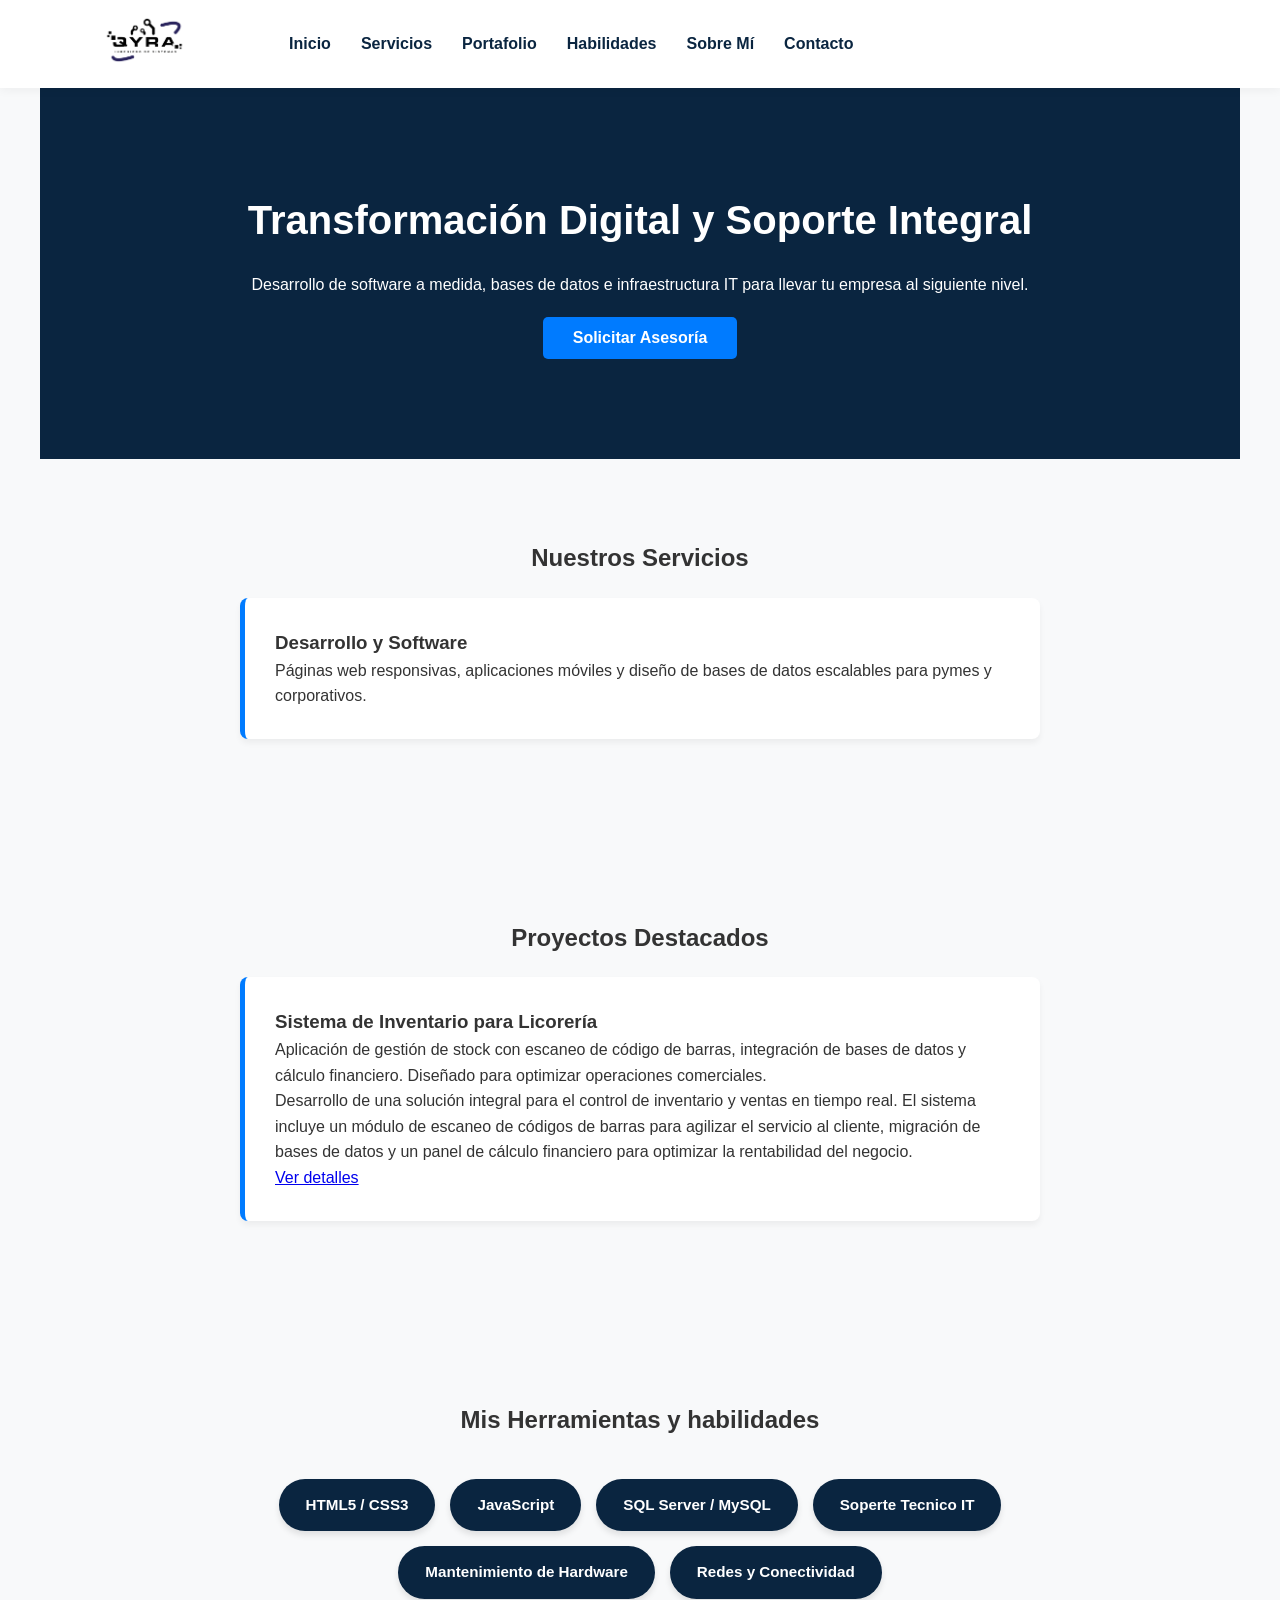
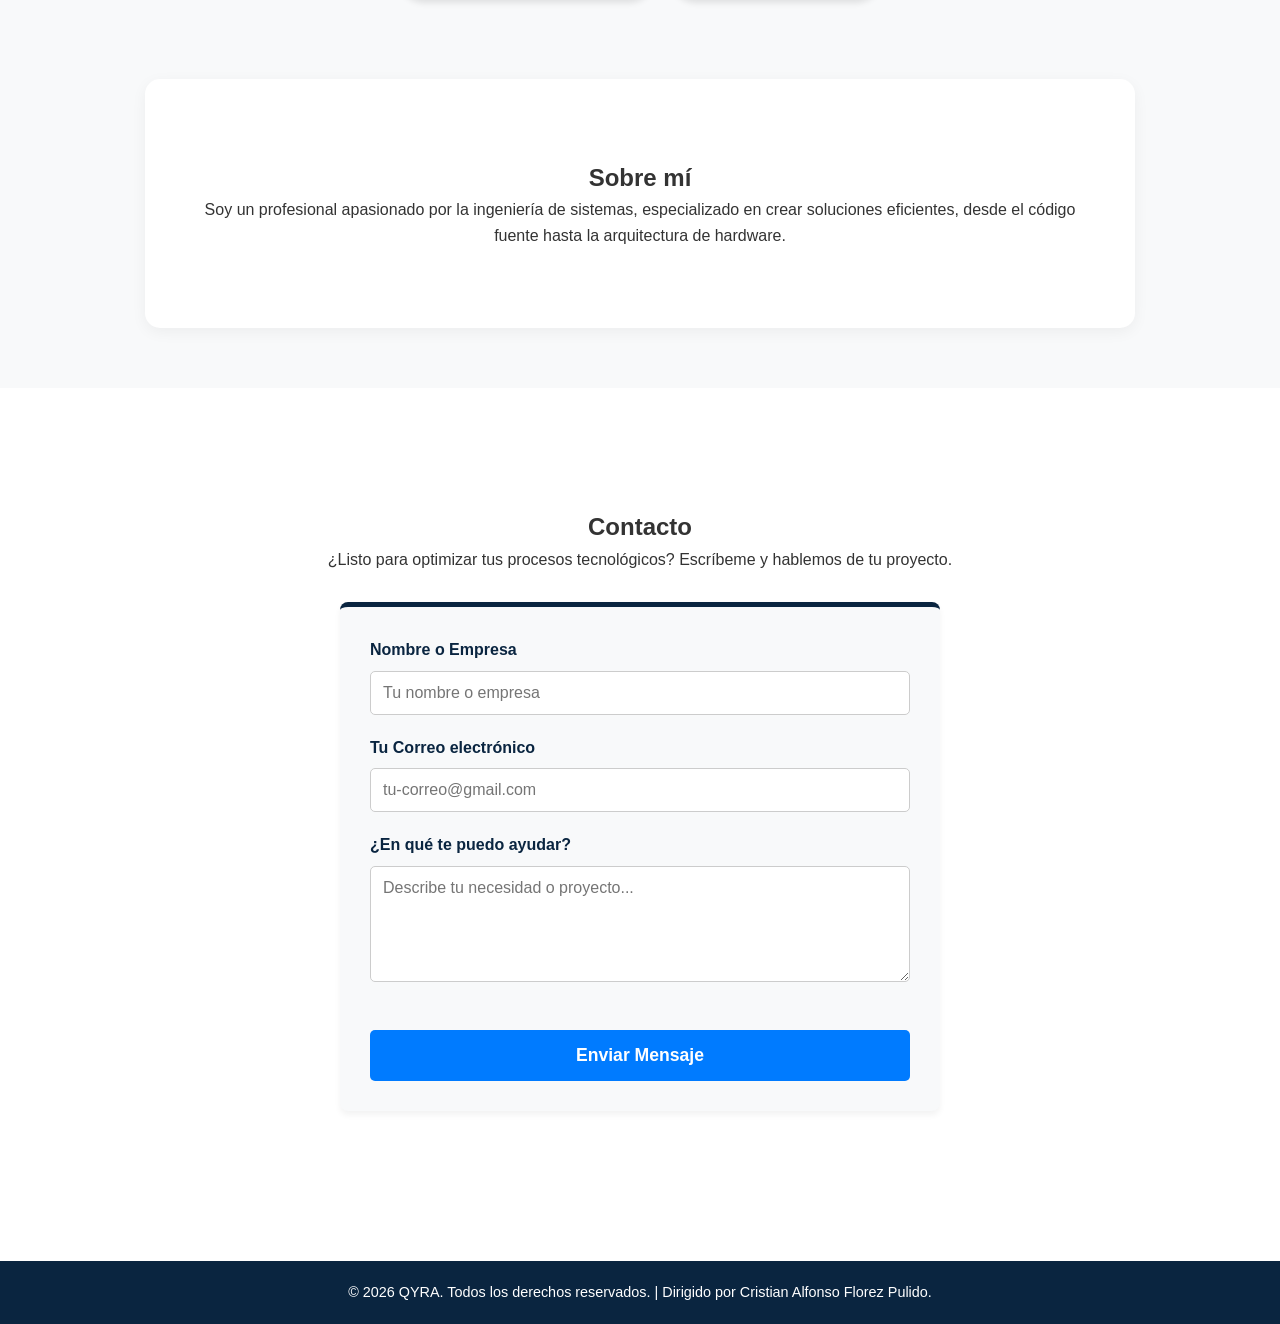
==== index.html @ 3454b8e5 "Corrige sintaxis de captcha y formulario" ====
<!DOCTYPE html>
<html lang="es">
<head>
    <meta charset="UTF-8">
    <meta name="viewport" content="width=device-width, initial-scale=1.0">
    <title>QYRA | Soluciones Tecnológicas y Desarrollo</title>
    <link rel="stylesheet" href="assets/css/style.css?v=2">
</head>
<body>

    <header>
        <div class="logo-container">
            <img src="assets/logos/Qyra Logo_Mesa de trabajo 1.png" alt="Logotipo QYRA">
        </div>

        <input type="checkbox" id="menu-check">
        <label for="menu-check" class="menu-icono">
            <span></span>
            <span></span>
            <span></span>
        </label>

        <nav>
            <ul>
                <li><a href="#inicio">Inicio</a></li>
                <li><a href="#servicios">Servicios</a></li>
                <li><a href="#portafolio">Portafolio</a></li>
                <li><a href="#habilidades">Habilidades</a></li> <li><a href="#sobre-mi">Sobre Mí</a></li>
                <li><a href="#contacto">Contacto</a></li>
            </ul>
        </nav>
    </header>

    <main>
        <section id="inicio">
            <h1>Transformación Digital y Soporte Integral</h1>
            <p>Desarrollo de software a medida, bases de datos e infraestructura IT para llevar tu empresa al siguiente nivel.</p>
            <button>Solicitar Asesoría</button>
        </section>

        <section id="servicios">
            <h2>Nuestros Servicios</h2>
            <article class="servicio-card">
                <h3>Desarrollo y Software</h3>
                <p>Páginas web responsivas, aplicaciones móviles y diseño de bases de datos escalables para pymes y corporativos.</p>
            </article>
        </section>

        <section id="portafolio">
            <h2>Proyectos Destacados</h2>
            <article class="proyecto-card">
                <h3>Sistema de Inventario para Licorería</h3>
                <p>Aplicación de gestión de stock con escaneo de código de barras, integración de bases de datos y cálculo financiero. Diseñado para optimizar operaciones comerciales.</p>
                <p>Desarrollo de una solución integral para el control de inventario y ventas en tiempo real. El sistema incluye un módulo de escaneo de códigos de barras para agilizar el servicio al cliente, migración de bases de datos y un panel de cálculo financiero para optimizar la rentabilidad del negocio.</p>
                <a href="#">Ver detalles</a>
            </article>
        </section>

        <section id="habilidades">
        <h2>Mis Herramientas y habilidades</h2>
        <div class="skills-container">
            <div class="skills-tag">HTML5 / CSS3</div>
            <div class="skills-tag">JavaScript</div>
            <div class="skills-tag">SQL Server / MySQL</div>
            <div class="skills-tag">Soperte Tecnico IT</div>
            <div class="skills-tag">Mantenimiento de Hardware</div>
            <div class="skills-tag">Redes y Conectividad</div>
        </div>
    </section>

        <section id="sobre-mi">
            <h2>Sobre mí</h2>
            <p>Soy un profesional apasionado por la ingeniería de sistemas, especializado en crear soluciones eficientes, desde el código fuente hasta la arquitectura de hardware.</p>
        </section>
    </main>  


    <footer>
         <section id="contacto">
            <h2>Contacto</h2>
            <p>¿Listo para optimizar tus procesos tecnológicos? Escríbeme y hablemos de tu proyecto.</p>
            
            <form action="https://formsubmit.co/cristian.qyra@gmail.com" method="POST" class="contacto-form">
        <input type="hidden" name="_next" value="https://cristianfo12.github.io/qyra-website/">
    
        <input type="hidden" name="_captcha" value="false">

        <div class="form-group">
            <label for="nombre">Nombre o Empresa</label>
            <input type="text" id="nombre" name="nombre" required placeholder="Tu nombre o empresa">
        </div>
    
        <div class="form-group">
            <label for="email">Tu Correo electrónico</label>
            <input type="email" id="email" name="email" required placeholder="tu-correo@gmail.com">
        </div>
    
        <div class="form-group">
            <label for="mensaje">¿En qué te puedo ayudar?</label>
            <textarea id="mensaje" name="mensaje" rows="5" required placeholder="Describe tu necesidad o proyecto..."></textarea>
        </div>
    
            <button type="submit">Enviar Mensaje</button>
    </form>
    
        </section>
        
        <div class="derechos">
            <p>&copy; 2026 QYRA. Todos los derechos reservados. | Dirigido por Cristian Alfonso Florez Pulido.</p>
        </div>
    </footer>    
</body>
</html>
---- assets/css/style.css ----
/* ================= VARIABLES DE COLOR ================= */
html{
    scroll-behavior: smooth;
}
:root {
    --azul-corporativo: #0A2540; /* Un azul muy oscuro y elegante */
    --azul-vibrante: #007BFF; /* Azul tecnológico para botones */
    --blanco-puro: #FFFFFF;
    --gris-fondo: #F8F9FA;
    --texto-principal: #333333;
}

/* ================= RESETEO BÁSICO ================= */
* {
    margin: 0;
    padding: 0;
    box-sizing: border-box;
    font-family: 'Segoe UI', Roboto, Helvetica, Arial, sans-serif;
}

body {
    background-color: var(--gris-fondo);
    color: var(--texto-principal);
    line-height: 1.6;
}

/* ================= ENCABEZADO Y NAVEGACIÓN ================= */
header {
    background-color: var(--blanco-puro);
    display: flex;
    justify-content: flex-start; /* mover todo a la izquierda */
    gap: 100px; /* crear un espacio elegante entre el logo  y el menu */
    align-items: center;
    padding: 15px 100px;
    box-shadow: 0 2px 10px rgba(0,0,0,0.05); /* Sombra suave y elegante */
}
/* es para dejar el menu y siempre este ubicado arriba */

header {
    position: sticky;
    top: 0;
    z-index: 1000; /* para que siempre este por encima de todo. */
}

.logo-container img {
    height: 50px; /* Ajusta el tamaño de tu logo aquí */
    width: auto;
}

nav ul {
    list-style: none;
    display: flex;
    gap: 30px;
}

nav a {
    text-decoration: none;
    color: var(--azul-corporativo);
    font-weight: 600;
    transition: color 0.3s;
}

nav a:hover {
    color: var(--azul-vibrante);
}

/* ================= SECCIÓN PRINCIPAL (HERO) ================= */
/* OPTIMIZACIÓN DE SECCIONES GENERALES */
/* Esto asegura que 'main' y 'habilidades' compartan el mismo espacio y centrado */
main section, #habilidades, #sobre-mi, #contacto, #portafolio, #servicios, #inicio{
    padding: 80px 50px;
    text-align: center;
    max-width: 1200px;
    margin: 0 auto;
    /* --- LA SOLUCIÓN MÁGICA AQUÍ --- */
    /* Crea un colchón invisible arriba del elemento para el scroll pegajoso */
    scroll-margin-top: 90px;
}
main section {
    padding: 60px 50px;
    text-align: center;
}

#inicio {
    background-color: var(--azul-corporativo);
    color: var(--blanco-puro);
    padding: 100px 20px;
}

#inicio h1 {
    font-size: 2.5rem;
    margin-bottom: 20px;
}

button {
    background-color: var(--azul-vibrante);
    color: var(--blanco-puro);
    border: none;
    padding: 12px 30px;
    font-size: 1rem;
    border-radius: 5px;
    cursor: pointer;
    font-weight: bold;
    margin-top: 20px;
    transition: background-color 0.3s;
}

button:hover {
    background-color: #0056b3;
}

/* ================= TARJETAS (CARDS) ================= */

.servicio-card, .proyecto-card {
    background-color: var(--blanco-puro);
    padding: 30px;
    border-radius: 8px;
    box-shadow: 0 4px 6px rgba(0,0,0,0.05);
    margin: 20px auto;
    max-width: 800px;
    text-align: left;
    border-left: 5px solid var(--azul-vibrante); /* Toque de diseño corporativo */
}
.servicio-card:hover, .proyecto-card:hover {
    transform: translatey(-10px); /* sube la tarjeta 10 pixeles */
    transition: all 0.3s ease; /* hace que el movimiento sea suave */
    box-shadow: 0 10px 20px rgba(0,0,0,0.1); /* Sombra mas fuerte al resaltar */
}

/* ================= FORMULARIO DE CONTACTO ================= */
footer {
    background-color: var(--blanco-puro);
    text-align: center;
    padding-top: 40px;
}

.contacto-form {
    background-color: var(--gris-fondo);
    padding: 30px;
    border-radius: 8px;
    box-shadow: 0 4px 6px rgba(0,0,0,0.05);
    margin: 30px auto;
    max-width: 600px;
    text-align: left;
    border-top: 5px solid var(--azul-corporativo); /* Línea decorativa superior */
}

.form-group {
    margin-bottom: 20px;
}

.form-group label {
    display: block;
    margin-bottom: 8px;
    font-weight: 600;
    color: var(--azul-corporativo);
}

.form-group input, 
.form-group textarea {
    width: 100%;
    padding: 12px;
    border: 1px solid #ccc;
    border-radius: 5px;
    font-size: 1rem;
    font-family: inherit; /* Usa la misma letra que el resto de la página */
}

/* Efecto cuando el usuario hace clic para escribir */
.form-group input:focus, 
.form-group textarea:focus {
    outline: none;
    border-color: var(--azul-vibrante);
    box-shadow: 0 0 5px rgba(0, 123, 255, 0.3);
}

.contacto-form button {
    width: 100%; /* Hacemos el botón súper ancho para llamar la atención */
    font-size: 1.1rem;
    padding: 15px;
}

.derechos {
    background-color: var(--azul-corporativo);
    color: var(--blanco-puro);
    padding: 20px;
    margin-top: 40px;
    font-size: 0.9rem;
}

/* ================= SECCIÓN DE HABILIDADES (SKILLS) ================= */
/* Contenedor principal de las etiquetas de habilidades.
   Usamos 'flex' para que las etiquetas se acomoden solas una al lado de la otra.
   'flex-wrap: wrap' permite que si no caben en una línea, bajen a la siguiente (vital para móviles).
*/
/* ESTILOS DE HABILIDADES OPTIMIZADOS */
.skills-container{
    display: flex;
    flex-wrap: wrap;
    justify-content: center; /* Centra las etiquetas en la pantalla. */
    gap: 15px;               /* Crea una separacion uniforme entre etiquetas */
    margin-top: 40px;        /* Espacio superior respecto al titulo */
    max-width: 900px;
    margin-left: auto;
    margin-right: auto;
}

/* Estilo individual de cada etiqueta (píldora).
   Vinculamos los colores usando las variables corporativas para mantener la consistencia.
*/
.skills-tag{
    background-color: var(--azul-corporativo); /* Usamos color principal */
    color: var(--blanco-puro);
    padding: 12px 25px;
    border-radius: 50px;        /* Crea el efecto de "Pildora" redondeada */
    font-weight: 600;
    font-size: 0.95rem;
    box-shadow: 0 4px 6px rgba(0,0,0,0.1);
    transition: all 0.3s ease;
    border: 2px solid transparent; /* Preparamos el borde para el hover */
}

/* Buena práctica: Añadir un pequeño efecto visual al pasar el mouse */
.skills-tag:hover{
    background-color: var(--blanco-puro);
    color: var(--azul-vibrante);
    border: 2px solid var(--azul-vibrante);
    transform: scale(1.1); /* Hace que la píldora crezca un poquito al tocarla */
    cursor: default;
}

/* ================= SECCIÓN SOBRE MÍ ================= */
/* Esta regla es específica para el ID #sobre-mi. 
   Al estar debajo de 'main section', esta regla tiene prioridad y 
   le añade el fondo blanco y la sombra de tarjeta. */
#sobre-mi {
    background-color: var(--blanco-puro);
    border-radius: 15px;    /* Bordes redondeados para que parezca una tarjeta */
    margin-bottom: 60px;    /* Espacio antes de llegar al contacto */
    box-shadow: 0 4px 15px rgba(0,0,0,0.05); /* Sombra suave profesional */
    max-width: 990px;        /* Hacemos que el texto no sea tan ancho y sea fácil de leer */
    margin-left: auto;      /* Centrado horizontal */
    margin-right: auto;     /* Centrado horizontal */
}

/* ================= ESTILOS DEL MENÚ DESPLEGABLE ================= */
#menu-check{
    display: none; /* Escondemos el cuadrito del checkbox*/
}

.menu-icono{
    display: none; /* Por defecto (en PC) nose ve el icono de hamburguesa*/
    cursor: pointer;
    flex-direction: column;
    gap: 5px;
}

.menu-icono span{
    width: 30px;
    height: 4px;
    background-color: var(--azul-corporativo);
    border-radius: 2px;
    transition: all 0.3s;
}

/* ================= RESPONSIVE DESIGN (MÓVILES Y TABLETS) ================= */

/* La regla mágica: Si la pantalla tiene un ancho máximo de 768px (tamaño típico de celular/tablet) aplica esto: */
@media (max-width: 768px) {
    
    /* Mostramos el icono de hambuerguesa solo en moviles */
    .menu-icono{
        display: flex;
    }

    /* Ocultamos el menu original */
    nav {
        position: absolute;
        top: 100%;
        left: 0;
        width: 100%;
        background-color: var(--blanco-puro);
        display: none; /*  Aqui esta la magia: oculto por defecto*/
        flex-direction: column;
        box-shadow: 0 10px 10px rgba(0,0,0,0.1);
    }

    nav Ul {
        flex-direction: column;
        padding: 20px;
        gap:20px;
    }

    /* CUANDO EL CHECKBOX ESTE MARCADO, MOSTRAR EL NAV */
    #menu-check:checked ~ nav {
        display: block;
    }

    /* OPcional: El icono de hamburgesa se transforma en X al abrir */
    #menu-check:checked ~ .menu-icono span:nth-child(1) {
        transform: rotate(45deg) translate(5px, 5px);
    }
    #menu-check:checked ~ .menu-icono span:nth-child(2) {
        opacity: 0;
    }
    #menu-check:checked ~ .menu-icono span:nth-child(3) {
        transform: rotate(-45deg) translate(7px, -8px);
    }


    /* 1. El Encabezado: En lugar de estar uno al lado del otro, ponemos el logo arriba y el menú abajo */
    header {
        flex-direction: column; 
        padding: 15px;
        gap: 10px; /* reducimos el espacio entre el logo  y el menu en celulares*/
    }

    /* 2. El Menú: Si los botones no caben, los empuja a la siguiente línea en vez de salirse de la pantalla */
    nav ul {
        margin-top: 15px;
        flex-wrap: wrap; 
        justify-content: center;
        gap: 15px; /* Reduce el espacio entre botones */
    }

    /* 3. Secciones: Reducimos los márgenes gigantes para aprovechar el espacio de la pantallita */
    main section {
        padding: 40px 20px; 
    }

    /* 4. Título Principal: Lo hacemos un poco más pequeño para que no ocupe toda la pantalla */
    #inicio h1 {
        font-size: 1.8rem; 
    }

    /* 5. Las Tarjetas de Proyectos/Servicios: Se ajustan solas al 100% del ancho disponible */
    .servicio-card, .proyecto-card {
        padding: 20px;
        margin: 15px auto;
    }
}
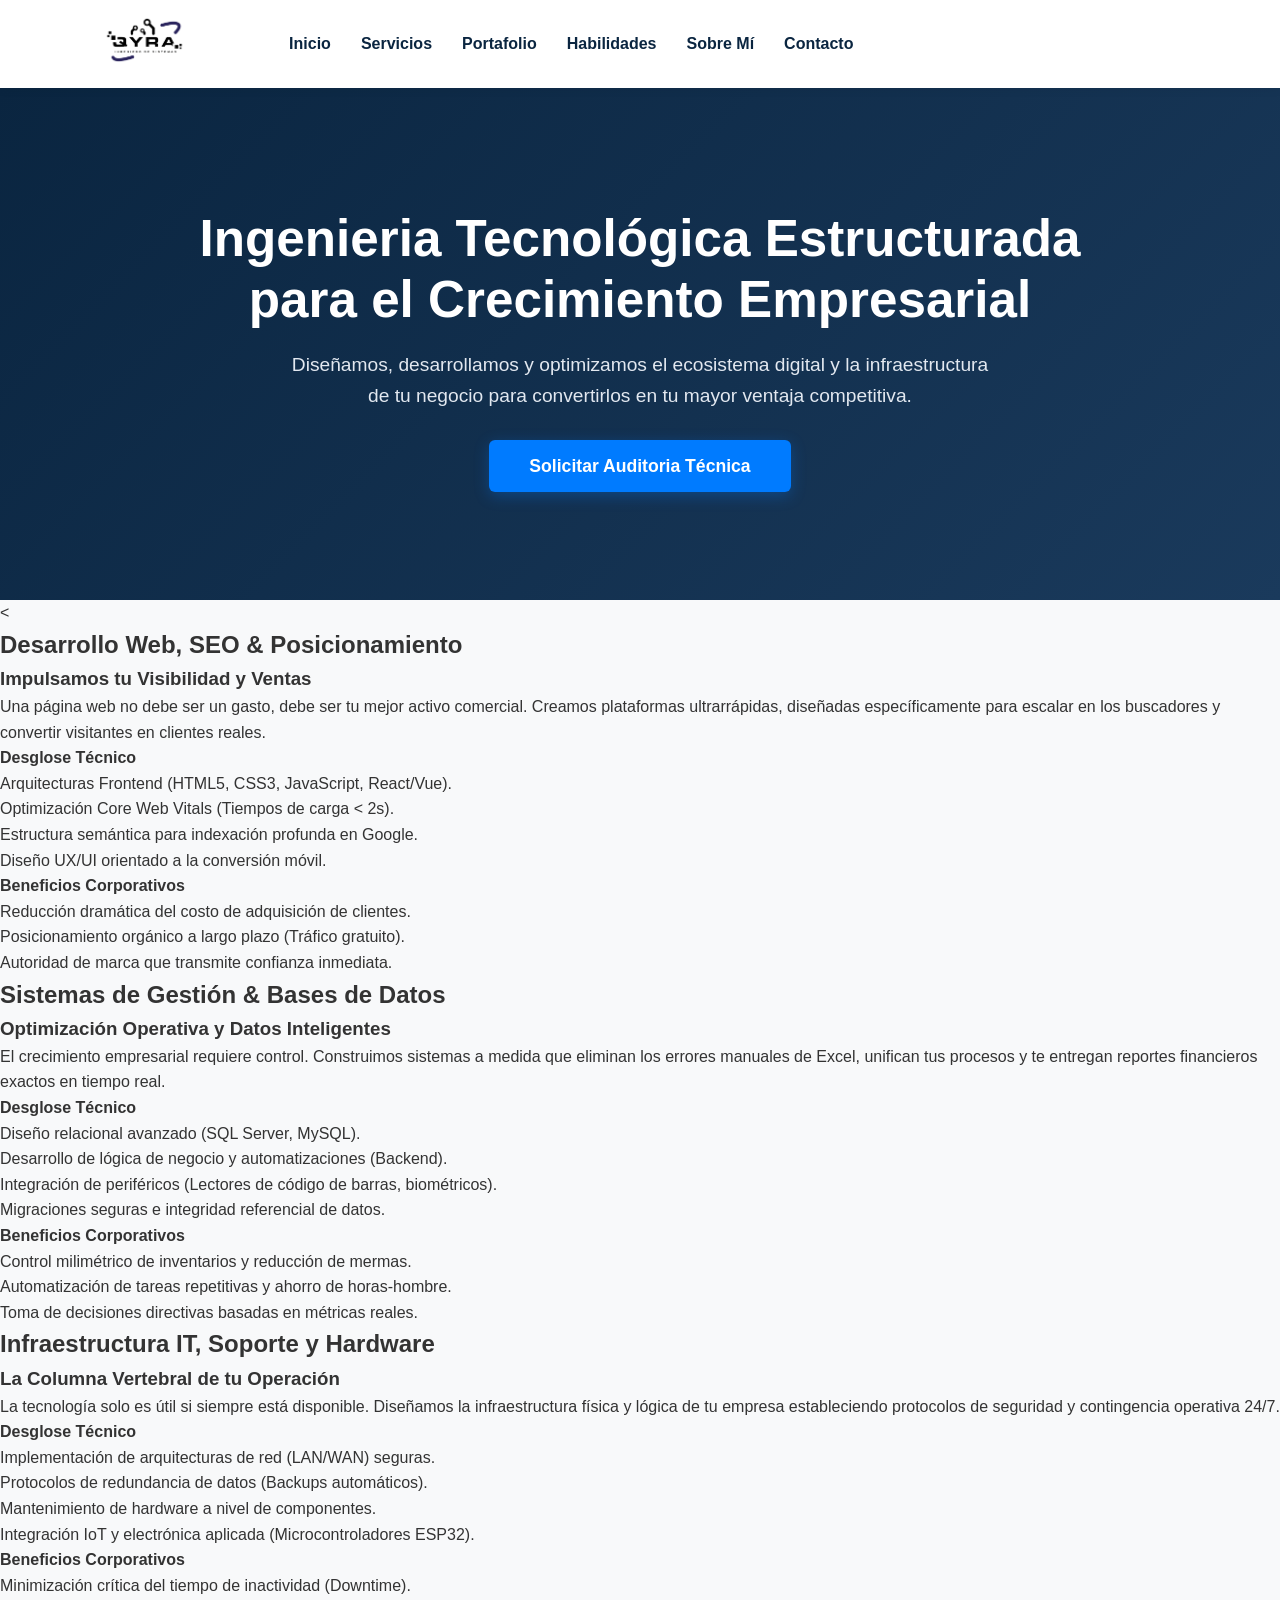
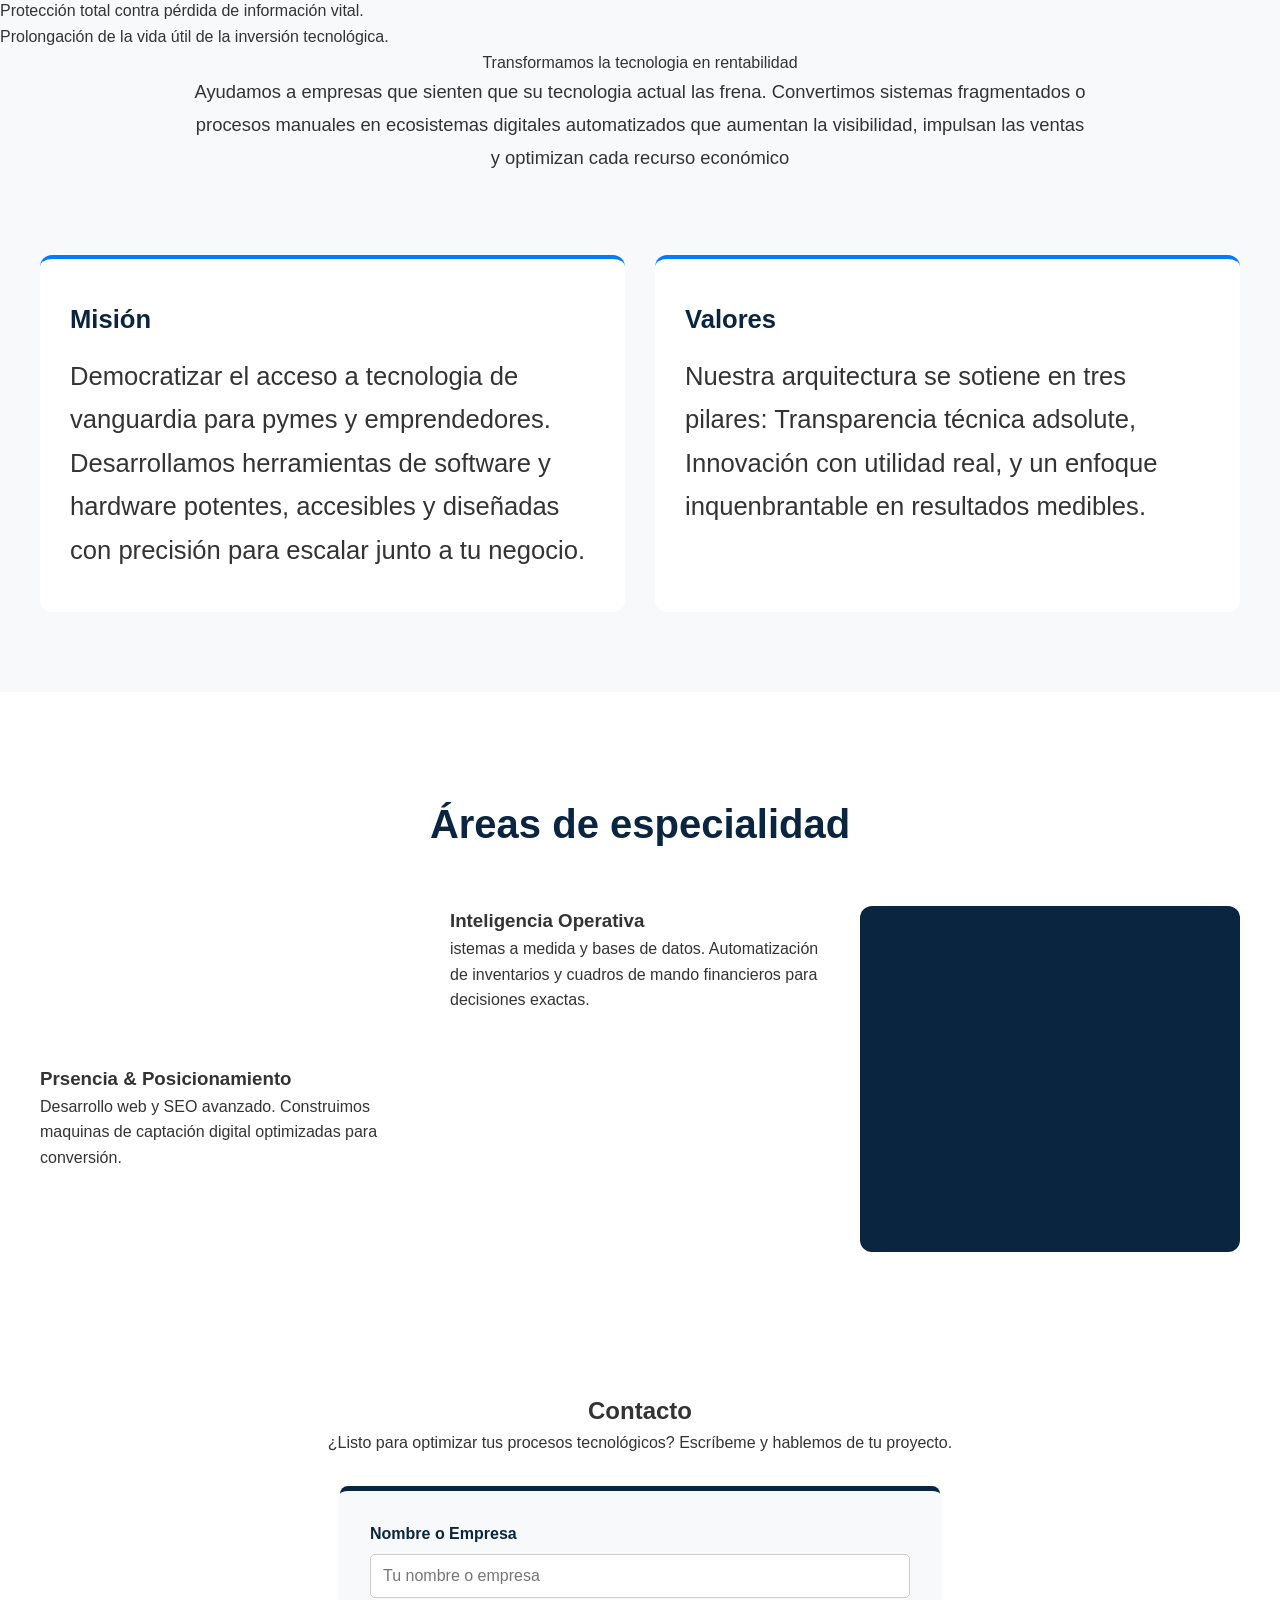
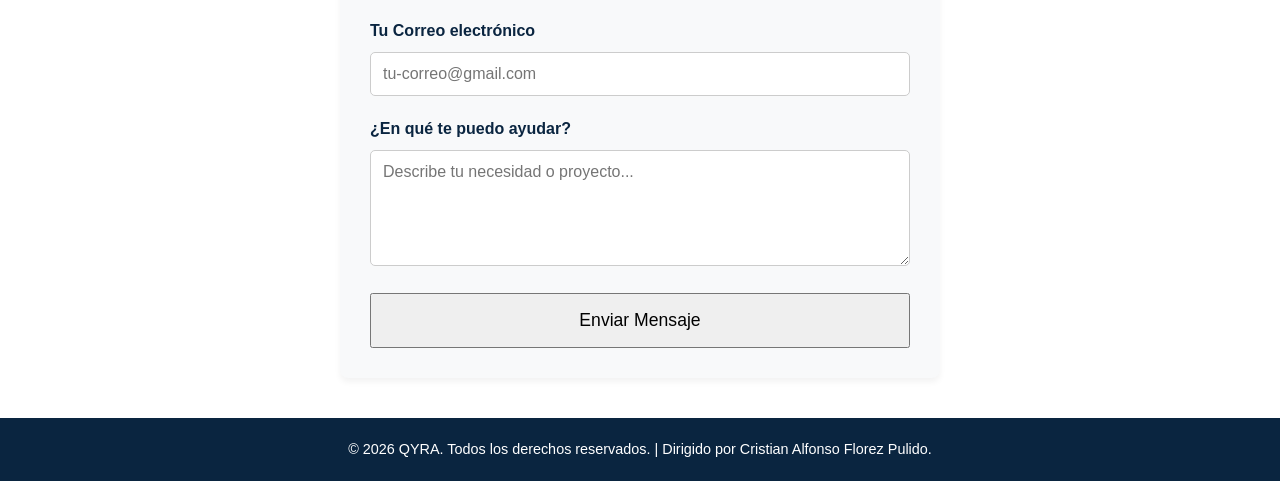
==== commit ef6d68ab: "Implementa nueva arquitectura multipagina: Home corporativo y Servicios IT acompañda de videos" ====
--- a/index.html
+++ b/index.html
@@ -4,7 +4,7 @@
     <meta charset="UTF-8">
     <meta name="viewport" content="width=device-width, initial-scale=1.0">
     <title>QYRA | Soluciones Tecnológicas y Desarrollo</title>
-    <link rel="stylesheet" href="assets/css/style.css?v=2">
+    <link rel="stylesheet" href="assets/css/style.css?v=3">
 </head>
 <body>
 
@@ -32,45 +32,144 @@
     </header>
 
     <main>
-        <section id="inicio">
-            <h1>Transformación Digital y Soporte Integral</h1>
-            <p>Desarrollo de software a medida, bases de datos e infraestructura IT para llevar tu empresa al siguiente nivel.</p>
-            <button>Solicitar Asesoría</button>
-        </section>
-
-        <section id="servicios">
-            <h2>Nuestros Servicios</h2>
-            <article class="servicio-card">
-                <h3>Desarrollo y Software</h3>
-                <p>Páginas web responsivas, aplicaciones móviles y diseño de bases de datos escalables para pymes y corporativos.</p>
-            </article>
-        </section>
-
-        <section id="portafolio">
-            <h2>Proyectos Destacados</h2>
-            <article class="proyecto-card">
-                <h3>Sistema de Inventario para Licorería</h3>
-                <p>Aplicación de gestión de stock con escaneo de código de barras, integración de bases de datos y cálculo financiero. Diseñado para optimizar operaciones comerciales.</p>
-                <p>Desarrollo de una solución integral para el control de inventario y ventas en tiempo real. El sistema incluye un módulo de escaneo de códigos de barras para agilizar el servicio al cliente, migración de bases de datos y un panel de cálculo financiero para optimizar la rentabilidad del negocio.</p>
-                <a href="#">Ver detalles</a>
-            </article>
-        </section>
-
-        <section id="habilidades">
-        <h2>Mis Herramientas y habilidades</h2>
-        <div class="skills-container">
-            <div class="skills-tag">HTML5 / CSS3</div>
-            <div class="skills-tag">JavaScript</div>
-            <div class="skills-tag">SQL Server / MySQL</div>
-            <div class="skills-tag">Soperte Tecnico IT</div>
-            <div class="skills-tag">Mantenimiento de Hardware</div>
-            <div class="skills-tag">Redes y Conectividad</div>
-        </div>
-    </section>
-
-        <section id="sobre-mi">
-            <h2>Sobre mí</h2>
-            <p>Soy un profesional apasionado por la ingeniería de sistemas, especializado en crear soluciones eficientes, desde el código fuente hasta la arquitectura de hardware.</p>
+        <section id="presentacion-corporativa" class="page-header">
+           <h1>Ingenieria Tecnológica Estructurada para el Crecimiento Empresarial</h1> 
+           <p>Diseñamos, desarrollamos y optimizamos el ecosistema digital y la infraestructura de tu negocio para convertirlos en tu mayor ventaja competitiva.</p>
+           <burron class="btn-primario">Solicitar Auditoria Técnica</burron>
+        </section>
+
+        <section>
+            <<article class="service-card">
+                <h2>Desarrollo Web, SEO & Posicionamiento</h2>
+                <h3>Impulsamos tu Visibilidad y Ventas</h3>
+                <p>Una página web no debe ser un gasto, debe ser tu mejor activo comercial. Creamos plataformas ultrarrápidas, diseñadas específicamente para escalar en los buscadores y convertir visitantes en clientes reales.</p>
+                
+                <div class="sub-servicios">
+                    <div class="sub-servicio-card">
+                        <h4>Desglose Técnico</h4>
+                        <ul>
+                            <li>Arquitecturas Frontend (HTML5, CSS3, JavaScript, React/Vue).</li>
+                            <li>Optimización Core Web Vitals (Tiempos de carga &lt; 2s).</li>
+                            <li>Estructura semántica para indexación profunda en Google.</li>
+                            <li>Diseño UX/UI orientado a la conversión móvil.</li>
+                        </ul>
+                    </div>
+                    <div class="sub-servicio-card">
+                        <h4>Beneficios Corporativos</h4>
+                        <ul>
+                            <li>Reducción dramática del costo de adquisición de clientes.</li>
+                            <li>Posicionamiento orgánico a largo plazo (Tráfico gratuito).</li>
+                            <li>Autoridad de marca que transmite confianza inmediata.</li>
+                        </ul>
+                    </div>
+                </div>
+            </article>
+            <article class="service-card">
+                <h2>Sistemas de Gestión & Bases de Datos</h2>
+                <h3>Optimización Operativa y Datos Inteligentes</h3>
+                <p>El crecimiento empresarial requiere control. Construimos sistemas a medida que eliminan los errores manuales de Excel, unifican tus procesos y te entregan reportes financieros exactos en tiempo real.</p>
+                
+                <div class="sub-servicios">
+                    <div class="sub-servicio-card">
+                        <h4>Desglose Técnico</h4>
+                        <ul>
+                            <li>Diseño relacional avanzado (SQL Server, MySQL).</li>
+                            <li>Desarrollo de lógica de negocio y automatizaciones (Backend).</li>
+                            <li>Integración de periféricos (Lectores de código de barras, biométricos).</li>
+                            <li>Migraciones seguras e integridad referencial de datos.</li>
+                        </ul>
+                    </div>
+                    <div class="sub-servicio-card">
+                        <h4>Beneficios Corporativos</h4>
+                        <ul>
+                            <li>Control milimétrico de inventarios y reducción de mermas.</li>
+                            <li>Automatización de tareas repetitivas y ahorro de horas-hombre.</li>
+                            <li>Toma de decisiones directivas basadas en métricas reales.</li>
+                        </ul>
+                    </div>
+                </div>
+            </article>
+
+            <article class="service-card">
+                <h2>Infraestructura IT, Soporte y Hardware</h2>
+                <h3>La Columna Vertebral de tu Operación</h3>
+                <p>La tecnología solo es útil si siempre está disponible. Diseñamos la infraestructura física y lógica de tu empresa estableciendo protocolos de seguridad y contingencia operativa 24/7.</p>
+                
+                <div class="sub-servicios">
+                    <div class="sub-servicio-card">
+                        <h4>Desglose Técnico</h4>
+                        <ul>
+                            <li>Implementación de arquitecturas de red (LAN/WAN) seguras.</li>
+                            <li>Protocolos de redundancia de datos (Backups automáticos).</li>
+                            <li>Mantenimiento de hardware a nivel de componentes.</li>
+                            <li>Integración IoT y electrónica aplicada (Microcontroladores ESP32).</li>
+                        </ul>
+                    </div>
+                    
+                    <div class="sub-servicio-card">
+                        <h4>Beneficios Corporativos</h4>
+                        <ul>
+                            <li>Minimización crítica del tiempo de inactividad (Downtime).</li>
+                            <li>Protección total contra pérdida de información vital.</li>
+                            <li>Prolongación de la vida útil de la inversión tecnológica.</li>
+                        </ul>
+                    </div>
+                </div>
+            </article>
+        </section>
+
+        <section id="propuestas-valor">
+            <div class="contenedor-texto-centrado"
+            <h2>Transformamos la tecnologia en rentabilidad</h2>
+            <p>Ayudamos a empresas que sienten  que su tecnologia actual las frena. Convertimos sistemas fragmentados o procesos manuales en ecosistemas digitales automatizados que aumentan la visibilidad, impulsan las ventas y optimizan cada recurso económico</p>
+            </div>
+        </section>
+
+        <section id="identidad-corporativa">
+            <div class="tarjetas-identidad-container">
+            <article class="tarjeta-identidad">
+                <h3>Misión</h3>
+                <p>Democratizar el acceso a tecnologia de vanguardia para pymes y emprendedores. Desarrollamos herramientas de software y hardware potentes, accesibles y diseñadas con precisión para escalar junto a tu negocio.</p>
+            </article>
+
+            <article class="tarjeta-identidad">
+                <h3>Valores</h3>
+                <p>Nuestra arquitectura se sotiene en tres pilares: Transparencia técnica adsolute, Innovación con utilidad real, y un enfoque inquenbrantable en resultados medibles.</p>
+            </article>
+            </div>
+        </section>
+
+        <section id="mosaico-soluciones">
+            <h2>Áreas de especialidad</h2>
+            <div class="mosaico-grid">
+
+                <div class="mosaico-itmen">
+                    <video poster="assets/img/poster-web.jpg" autoplay loop muted playsinline>
+                    <source src="assets/videos/video-web.mp4" type="video/mp4">
+                </video>
+                    <div class="mosaico-contenido">
+                        <h3>Prsencia & Posicionamiento</h3>
+                        <p>Desarrollo web y SEO avanzado. Construimos maquinas de captación digital optimizadas para conversión.</p>
+                    </div>
+                </div>
+
+                <div class="mosaico-itmes">
+                    <div class="mosaico-contenido">
+                        <h3>Inteligencia Operativa</h3>
+                        <p>istemas a medida y bases de datos. Automatización de inventarios y cuadros de mando financieros para decisiones exactas.</p>
+                    </div>
+                </div>
+
+                <div class="mosaico-item">
+                    <video poster="assets/img/poster-soporte.jpg" autoplay loop muted playsinline>
+                    <source src="assets/videos/video-soporte.mp4" type="video/mp4">
+                </video>
+                    <div class="mosaico-contenido">
+                        <h3>Soporte & Estructura 24/7</h3>
+                        <p>Infraestructura IT, redes y hardware. Redundancia de datos y monitoreo proactivo para garantizar tu operatividad continua.</p>
+                    </div>
+                </div>
+            </div>
         </section>
     </main>  
 
@@ -80,10 +179,10 @@
             <h2>Contacto</h2>
             <p>¿Listo para optimizar tus procesos tecnológicos? Escríbeme y hablemos de tu proyecto.</p>
             
-            <form action="https://formsubmit.co/cristian.qyra@gmail.com" method="POST" class="contacto-form">
-        <input type="hidden" name="_next" value="https://cristianfo12.github.io/qyra-website/">
-    
-        <input type="hidden" name="_captcha" value="false">
+    <form action="https://formsubmit.co/cristian.qyra@gmail.com" method="POST" class="contacto-form">
+                <input type="hidden" name="_next" value="https://cristianfo12.github.io/qyra/">
+    
+                <input type="hidden" name="_captcha" value="false">
 
         <div class="form-group">
             <label for="nombre">Nombre o Empresa</label>
@@ -102,7 +201,7 @@
     
             <button type="submit">Enviar Mensaje</button>
     </form>
-    
+
         </section>
         
         <div class="derechos">
--- a/assets/css/style.css
+++ b/assets/css/style.css
@@ -64,49 +64,178 @@
     color: var(--azul-vibrante);
 }
 
-/* ================= SECCIÓN PRINCIPAL (HERO) ================= */
-/* OPTIMIZACIÓN DE SECCIONES GENERALES */
-/* Esto asegura que 'main' y 'habilidades' compartan el mismo espacio y centrado */
-main section, #habilidades, #sobre-mi, #contacto, #portafolio, #servicios, #inicio{
-    padding: 80px 50px;
+/* ================= 1. CABECERA ESTRATÉGICA (Nuevo Hero) ================= */
+#presentacion-corporativa {
+    background-color: var(--azul-corporativo);
+    color: var(--blanco-puro);
+    padding: 120px 20px;
     text-align: center;
+    /* Un ligero patrón o degradado de fondo lo hace ver más "tech" */
+    background-image: linear-gradient(135deg, var(--azul-corporativo) 0%, #1a3a5c 100%);
+}
+
+#presentacion-corporativa h1{
+    font-size: 3.2rem;
+    max-width: 900px;
+    margin: 0 auto 20px auto;
+    line-height: 1.2;
+}
+
+#presentacion-corporativa p {
+    font-size: 1.2rem;
+    max-width: 700px;
+    margin: 0 auto 40px auto;
+    color: #e2e8f0; /* Un blanco grisáceo para no cansar la vista */
+}
+
+.btn-primario {
+    background-color: var(--azul-vibrante);
+    color: var(--blanco-puro);
+    padding: 16px 40px;
+    font-size: 1.1rem;
+    font-weight: bold;
+    border: none;
+    border-radius: 6px;
+    cursor: pointer;
+    transition: all 0.3s ease;
+    box-shadow: 0 4px 15px rgba(0, 123, 255, 0.3);
+}
+
+.btn-primario:hover {
+    background-color: #0056b3;
+    transform: translateY(-3px); /* Efecto de presionar/elevar */
+    box-shadow: 0 6px 20px rgba(0, 123, 255, 0.4);
+}
+
+/* ================= 2. PROPUESTA DE VALOR ================= */
+#propuesta-valor {
+    background-color: var(--blanco-puro);
+    padding: 80px 20px;
+}
+
+.contenedor-texto-centrado {
+    max-width: 900px;
+    margin: 0 auto;
+    text-align: center;
+}
+
+.contenedor-texto-centrado h2 {
+    color:var(--azul-corporativo);
+    font-size: 2,5rem;
+    margin-bottom: 25px;
+}
+
+.contenedor-texto-centrado p {
+    font-size: 1.15rem;
+    color: var(--texto-secundario);
+    line-height: 1.8;
+}
+
+/* ================= 3. IDENTIDAD CORPORATIVA (Tarjetas Dinámicas) ================= */
+#identidad-corporativa {
+    background-color: var(--gris-fondo);
+    padding: 80px 20px;
+}
+
+.tarjetas-identidad-container {
     max-width: 1200px;
     margin: 0 auto;
-    /* --- LA SOLUCIÓN MÁGICA AQUÍ --- */
-    /* Crea un colchón invisible arriba del elemento para el scroll pegajoso */
-    scroll-margin-top: 90px;
-}
-main section {
-    padding: 60px 50px;
+    display: grid;
+    /* La magia responsive: crea 3 columnas en PC, y 1 en móviles automáticamente */
+    grid-template-columns: repeat(auto-fit, minmax(300px, 1fr));
+    gap: 30px;
+}
+
+.tarjeta-identidad {
+    background-color: var(--blanco-puro);
+    padding: 40px 30px;
+    border-radius: 12px;
+    box-shadow: 0 4px 20px rgba(0,0,0,0,04);
+    border-top: 4px solid var(--azul-vibrante); /* Toque corporativo en la parte superior */
+    transition: transform 0.3s ease, box-shadow 0.3s ease;
+}
+
+.tarjeta-identidad:hover {
+    transform: translateY(-10px); /* La tarjeta "flota" hacia arriba */
+    box-shadow: 0 15px 30px rgba(0,37,64,0.1); /* Sombra más pronunciada */
+}
+
+.tarjeta-identidad h3 {
+    color: var(--azul-corporativo);
+    font-size: 1.6rem;
+    margin-bottom: 15px;
+}
+
+.tarjeta-identidad p{
+    color: var(--texto-secundario);
+    font-size: 1.6rem;
+    line-height: 1.7;
+}
+
+/* ================= 4. MOSAICO DE SOLUCIONES (Preparado para videos/imágenes) ================= */
+
+#mosaico-soluciones {
+    background-color: var(--blanco-puro);
+    padding: 100px 20px;
+}
+
+#mosaico-soluciones h2 {
     text-align: center;
-}
-
-#inicio {
-    background-color: var(--azul-corporativo);
+    color: var(--azul-corporativo);
+    font-size: 2.5rem;
+    margin-bottom: 50px;
+}
+
+.mosaico-grid {
+    max-width: 1200px;
+    margin: 0 auto;
+    display: grid;
+    grid-template-columns: repeat(auto-fit, minmax(320px, 1fr));
+    gap: 30px;
+}
+
+.mosaico-item {
+    position: relative;
+    background-color: var(--azul-corporativo); /* Fondo por defecto mientras pones videos */
+    border-radius: 12px;
+    overflow: hidden; /* Asegura que el video no se salga de los bordes redondeados */
+    min-height: 300px;  /* Altura de las cajas del mosaico */
+    display: flex;
+    align-items: flex-end; /* Empuja el texto hacia abajo */
+    transition: transform 0.3s ease;
+}
+
+/* Regla para cuando insertes tus imágenes o videos en el HTML */
+.mosaico-item video,
+.mosaico-item img {
+    position: adsolute;
+    top: 0;
+    left: 0;
+    width: 100%;
+    height: 100%;
+    object-fit: cover;
+    z-index: 1; /* El video se queda atrás */
+}
+
+/* El texto va por encima del video con un degradado oscuro para que siempre se lea */
+.mosaico-.contenido {
+    z-index: 2; /* Eltexto se pone al frente */
+    background: linear-gradient(to top, rgba(10, 37, 64, 0.95) 0%, rgba(10,37,64,0.4) 100%);
+    width: 100%;
+    padding: 30px 20px;
+    border-bottom: 4px solid var(--azul-vibrante);
+}
+
+.mosaico-.contenido h3 {
     color: var(--blanco-puro);
-    padding: 100px 20px;
-}
-
-#inicio h1 {
-    font-size: 2.5rem;
-    margin-bottom: 20px;
-}
-
-button {
-    background-color: var(--azul-vibrante);
-    color: var(--blanco-puro);
-    border: none;
-    padding: 12px 30px;
-    font-size: 1rem;
-    border-radius: 5px;
-    cursor: pointer;
-    font-weight: bold;
-    margin-top: 20px;
-    transition: background-color 0.3s;
-}
-
-button:hover {
-    background-color: #0056b3;
+    font-size: 1.5rem;
+    margin-bottom: 10px;
+}
+
+.mosaico-.contenido p {
+    color: #e2e8f0;
+    font-size: 0.95rem;
+    margin: 0;
 }
 
 /* ================= TARJETAS (CARDS) ================= */
@@ -338,4 +467,15 @@
         padding: 20px;
         margin: 15px auto;
     }
+
+    /* Ajustes móviles para la nueva página principal */
+    #presentacion-corporativa h1 {
+        font-size: 2.2rem;
+    }
+    .contenedor-texto-centrado h2, #mosaico-soluciones h2 {
+        font-size: 2rem;
+    }
+    .mosaico-item {
+        min-height: 250px;
+    }
 }
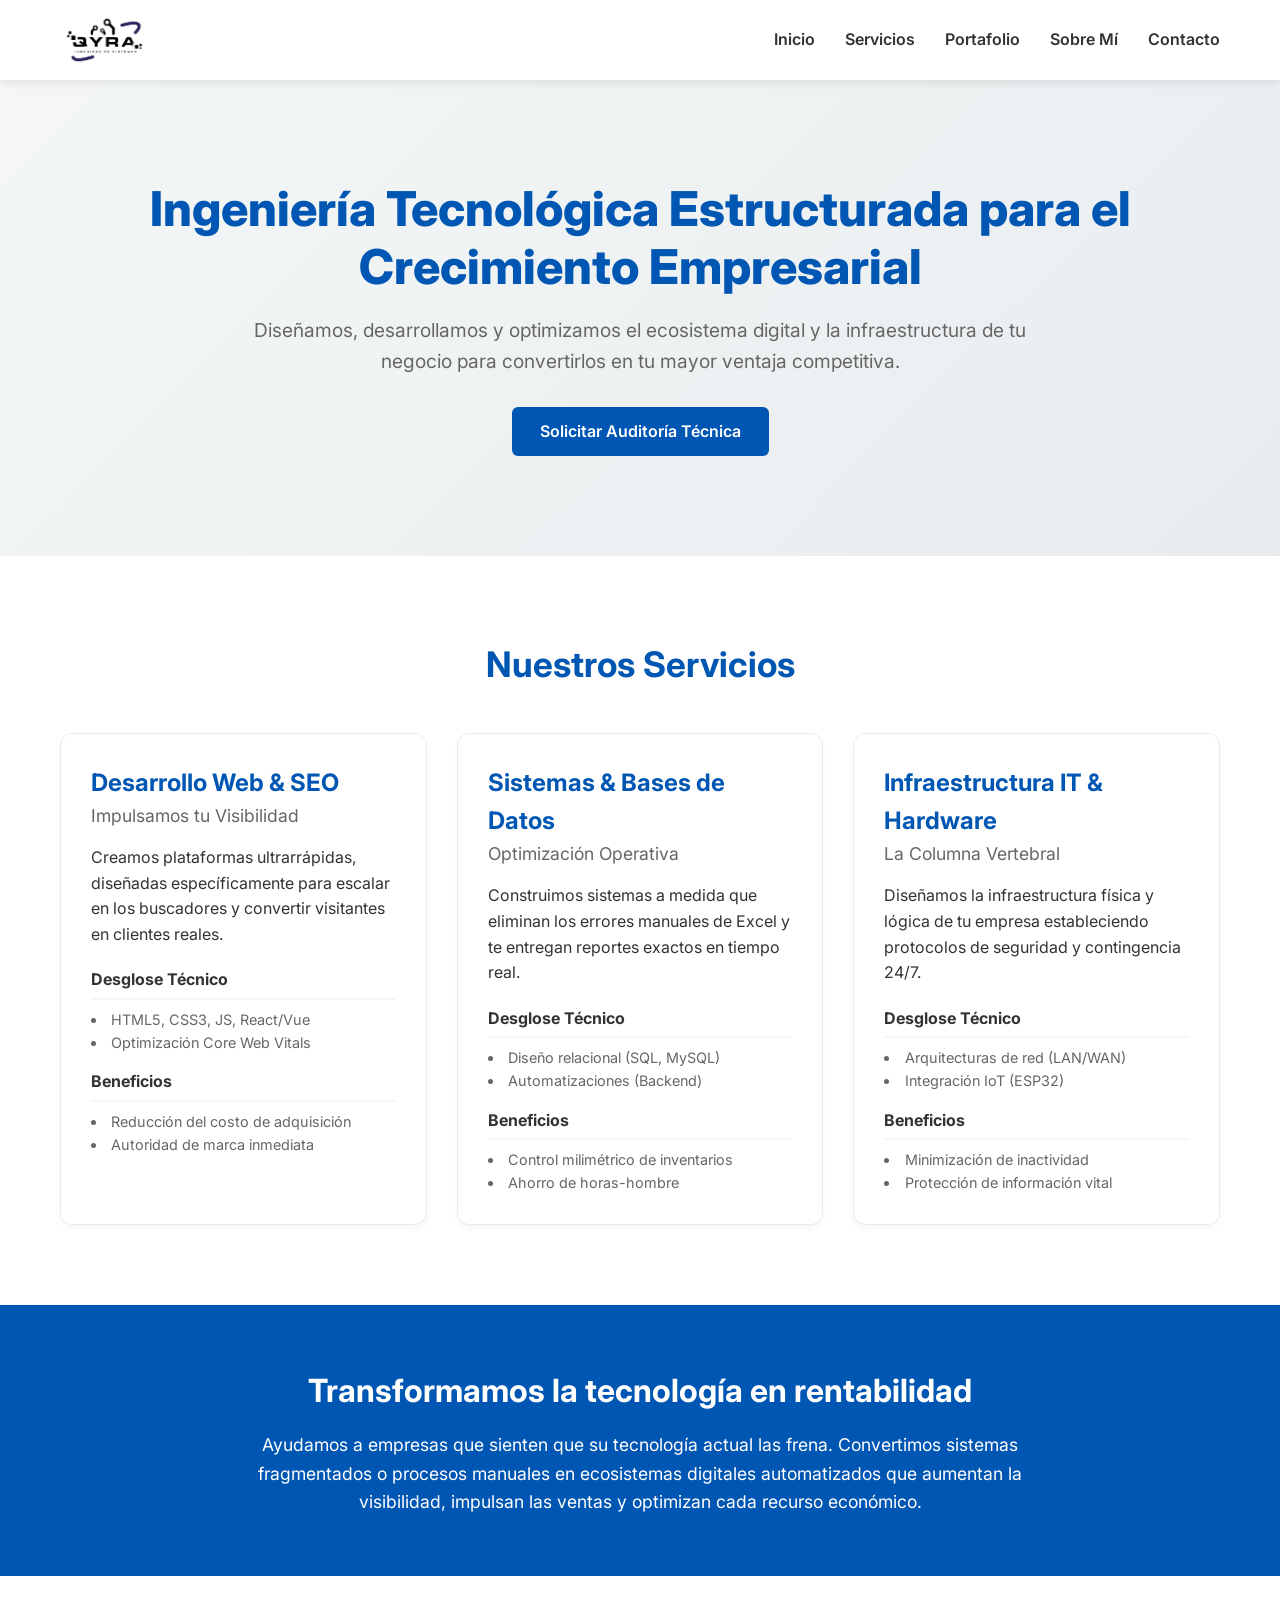
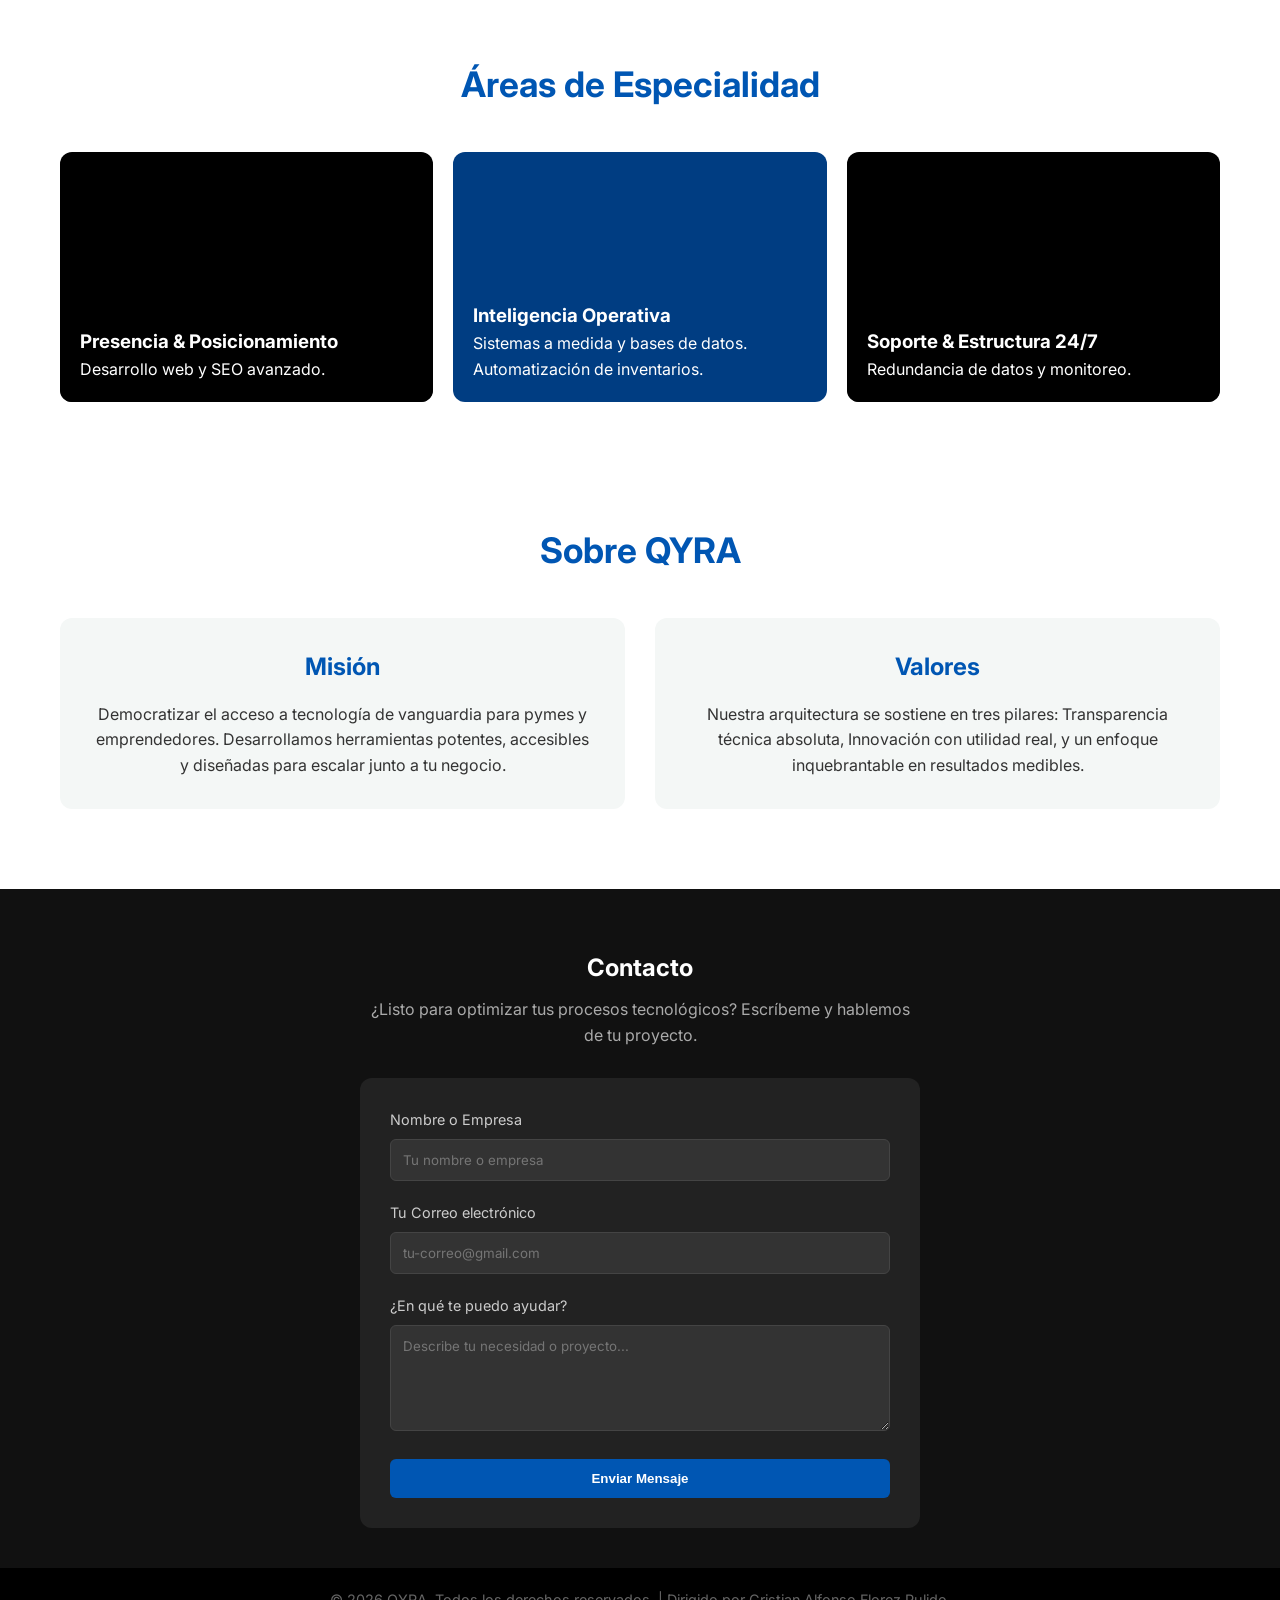
==== commit f7f6fed3: "feat: optimización de estructura HTML y diseño profesional de CSS para QYRA" ====
--- a/index.html
+++ b/index.html
@@ -4,204 +4,211 @@
     <meta charset="UTF-8">
     <meta name="viewport" content="width=device-width, initial-scale=1.0">
     <title>QYRA | Soluciones Tecnológicas y Desarrollo</title>
-    <link rel="stylesheet" href="assets/css/style.css?v=3">
+    <link rel="stylesheet" href="assets/css/style.css">
+    <link href="https://fonts.googleapis.com/css2?family=Inter:wght@400;600;800&display=swap" rel="stylesheet">
 </head>
 <body>
 
-    <header>
-        <div class="logo-container">
-            <img src="assets/logos/Qyra Logo_Mesa de trabajo 1.png" alt="Logotipo QYRA">
+    <header class="main-header">
+        <div class="container header-container">
+            <div class="logo-container">
+                <img src="assets/logos/Qyra Logo_Mesa de trabajo 1.png" alt="Logotipo QYRA" class="logo-img">
+            </div>
+
+            <input type="checkbox" id="menu-check" class="menu-check">
+            <label for="menu-check" class="menu-icono">
+                <span></span>
+                <span></span>
+                <span></span>
+            </label>
+
+            <nav class="main-nav">
+                <ul>
+                    <li><a href="#inicio">Inicio</a></li>
+                    <li><a href="#servicios">Servicios</a></li>
+                    <li><a href="#portafolio">Portafolio</a></li>
+                    <li><a href="#sobre-mi">Sobre Mí</a></li>
+                    <li><a href="#contacto">Contacto</a></li>
+                </ul>
+            </nav>
         </div>
-
-        <input type="checkbox" id="menu-check">
-        <label for="menu-check" class="menu-icono">
-            <span></span>
-            <span></span>
-            <span></span>
-        </label>
-
-        <nav>
-            <ul>
-                <li><a href="#inicio">Inicio</a></li>
-                <li><a href="#servicios">Servicios</a></li>
-                <li><a href="#portafolio">Portafolio</a></li>
-                <li><a href="#habilidades">Habilidades</a></li> <li><a href="#sobre-mi">Sobre Mí</a></li>
-                <li><a href="#contacto">Contacto</a></li>
-            </ul>
-        </nav>
     </header>
 
     <main>
-        <section id="presentacion-corporativa" class="page-header">
-           <h1>Ingenieria Tecnológica Estructurada para el Crecimiento Empresarial</h1> 
-           <p>Diseñamos, desarrollamos y optimizamos el ecosistema digital y la infraestructura de tu negocio para convertirlos en tu mayor ventaja competitiva.</p>
-           <burron class="btn-primario">Solicitar Auditoria Técnica</burron>
-        </section>
-
-        <section>
-            <<article class="service-card">
-                <h2>Desarrollo Web, SEO & Posicionamiento</h2>
-                <h3>Impulsamos tu Visibilidad y Ventas</h3>
-                <p>Una página web no debe ser un gasto, debe ser tu mejor activo comercial. Creamos plataformas ultrarrápidas, diseñadas específicamente para escalar en los buscadores y convertir visitantes en clientes reales.</p>
+        
+        <section id="inicio" class="hero-section">
+            <div class="container hero-content">
+               <h1>Ingeniería Tecnológica Estructurada para el Crecimiento Empresarial</h1> 
+               <p>Diseñamos, desarrollamos y optimizamos el ecosistema digital y la infraestructura de tu negocio para convertirlos en tu mayor ventaja competitiva.</p>
+               <a href="#contacto" class="btn-primario">Solicitar Auditoría Técnica</a>
+            </div>
+        </section>
+
+        <section id="servicios" class="services-section container">
+            <h2 class="section-title">Nuestros Servicios</h2>
+            <div class="services-grid">
                 
-                <div class="sub-servicios">
-                    <div class="sub-servicio-card">
-                        <h4>Desglose Técnico</h4>
-                        <ul>
-                            <li>Arquitecturas Frontend (HTML5, CSS3, JavaScript, React/Vue).</li>
-                            <li>Optimización Core Web Vitals (Tiempos de carga &lt; 2s).</li>
-                            <li>Estructura semántica para indexación profunda en Google.</li>
-                            <li>Diseño UX/UI orientado a la conversión móvil.</li>
-                        </ul>
-                    </div>
-                    <div class="sub-servicio-card">
-                        <h4>Beneficios Corporativos</h4>
-                        <ul>
-                            <li>Reducción dramática del costo de adquisición de clientes.</li>
-                            <li>Posicionamiento orgánico a largo plazo (Tráfico gratuito).</li>
-                            <li>Autoridad de marca que transmite confianza inmediata.</li>
-                        </ul>
-                    </div>
-                </div>
-            </article>
-            <article class="service-card">
-                <h2>Sistemas de Gestión & Bases de Datos</h2>
-                <h3>Optimización Operativa y Datos Inteligentes</h3>
-                <p>El crecimiento empresarial requiere control. Construimos sistemas a medida que eliminan los errores manuales de Excel, unifican tus procesos y te entregan reportes financieros exactos en tiempo real.</p>
+                <article class="service-card">
+                    <div class="service-header">
+                        <h2>Desarrollo Web & SEO</h2>
+                        <h3>Impulsamos tu Visibilidad</h3>
+                    </div>
+                    <p>Creamos plataformas ultrarrápidas, diseñadas específicamente para escalar en los buscadores y convertir visitantes en clientes reales.</p>
+                    <div class="sub-servicios">
+                        <div class="sub-servicio-card">
+                            <h4>Desglose Técnico</h4>
+                            <ul>
+                                <li>HTML5, CSS3, JS, React/Vue</li>
+                                <li>Optimización Core Web Vitals</li>
+                            </ul>
+                        </div>
+                        <div class="sub-servicio-card">
+                            <h4>Beneficios</h4>
+                            <ul>
+                                <li>Reducción del costo de adquisición</li>
+                                <li>Autoridad de marca inmediata</li>
+                            </ul>
+                        </div>
+                    </div>
+                </article>
+
+                <article class="service-card">
+                    <div class="service-header">
+                        <h2>Sistemas & Bases de Datos</h2>
+                        <h3>Optimización Operativa</h3>
+                    </div>
+                    <p>Construimos sistemas a medida que eliminan los errores manuales de Excel y te entregan reportes exactos en tiempo real.</p>
+                    <div class="sub-servicios">
+                        <div class="sub-servicio-card">
+                            <h4>Desglose Técnico</h4>
+                            <ul>
+                                <li>Diseño relacional (SQL, MySQL)</li>
+                                <li>Automatizaciones (Backend)</li>
+                            </ul>
+                        </div>
+                        <div class="sub-servicio-card">
+                            <h4>Beneficios</h4>
+                            <ul>
+                                <li>Control milimétrico de inventarios</li>
+                                <li>Ahorro de horas-hombre</li>
+                            </ul>
+                        </div>
+                    </div>
+                </article>
+
+                <article class="service-card">
+                    <div class="service-header">
+                        <h2>Infraestructura IT & Hardware</h2>
+                        <h3>La Columna Vertebral</h3>
+                    </div>
+                    <p>Diseñamos la infraestructura física y lógica de tu empresa estableciendo protocolos de seguridad y contingencia 24/7.</p>
+                    <div class="sub-servicios">
+                        <div class="sub-servicio-card">
+                            <h4>Desglose Técnico</h4>
+                            <ul>
+                                <li>Arquitecturas de red (LAN/WAN)</li>
+                                <li>Integración IoT (ESP32)</li>
+                            </ul>
+                        </div>
+                        <div class="sub-servicio-card">
+                            <h4>Beneficios</h4>
+                            <ul>
+                                <li>Minimización de inactividad</li>
+                                <li>Protección de información vital</li>
+                            </ul>
+                        </div>
+                    </div>
+                </article>
+
+            </div>
+        </section>
+
+        <section class="value-proposition">
+            <div class="container text-center">
+                <h2>Transformamos la tecnología en rentabilidad</h2>
+                <p>Ayudamos a empresas que sienten que su tecnología actual las frena. Convertimos sistemas fragmentados o procesos manuales en ecosistemas digitales automatizados que aumentan la visibilidad, impulsan las ventas y optimizan cada recurso económico.</p>
+            </div>
+        </section>
+
+        <section id="portafolio" class="portfolio-section container">
+            <h2 class="section-title">Áreas de Especialidad</h2>
+            <div class="mosaico-grid">
                 
-                <div class="sub-servicios">
-                    <div class="sub-servicio-card">
-                        <h4>Desglose Técnico</h4>
-                        <ul>
-                            <li>Diseño relacional avanzado (SQL Server, MySQL).</li>
-                            <li>Desarrollo de lógica de negocio y automatizaciones (Backend).</li>
-                            <li>Integración de periféricos (Lectores de código de barras, biométricos).</li>
-                            <li>Migraciones seguras e integridad referencial de datos.</li>
-                        </ul>
-                    </div>
-                    <div class="sub-servicio-card">
-                        <h4>Beneficios Corporativos</h4>
-                        <ul>
-                            <li>Control milimétrico de inventarios y reducción de mermas.</li>
-                            <li>Automatización de tareas repetitivas y ahorro de horas-hombre.</li>
-                            <li>Toma de decisiones directivas basadas en métricas reales.</li>
-                        </ul>
-                    </div>
-                </div>
-            </article>
-
-            <article class="service-card">
-                <h2>Infraestructura IT, Soporte y Hardware</h2>
-                <h3>La Columna Vertebral de tu Operación</h3>
-                <p>La tecnología solo es útil si siempre está disponible. Diseñamos la infraestructura física y lógica de tu empresa estableciendo protocolos de seguridad y contingencia operativa 24/7.</p>
-                
-                <div class="sub-servicios">
-                    <div class="sub-servicio-card">
-                        <h4>Desglose Técnico</h4>
-                        <ul>
-                            <li>Implementación de arquitecturas de red (LAN/WAN) seguras.</li>
-                            <li>Protocolos de redundancia de datos (Backups automáticos).</li>
-                            <li>Mantenimiento de hardware a nivel de componentes.</li>
-                            <li>Integración IoT y electrónica aplicada (Microcontroladores ESP32).</li>
-                        </ul>
-                    </div>
-                    
-                    <div class="sub-servicio-card">
-                        <h4>Beneficios Corporativos</h4>
-                        <ul>
-                            <li>Minimización crítica del tiempo de inactividad (Downtime).</li>
-                            <li>Protección total contra pérdida de información vital.</li>
-                            <li>Prolongación de la vida útil de la inversión tecnológica.</li>
-                        </ul>
-                    </div>
-                </div>
-            </article>
-        </section>
-
-        <section id="propuestas-valor">
-            <div class="contenedor-texto-centrado"
-            <h2>Transformamos la tecnologia en rentabilidad</h2>
-            <p>Ayudamos a empresas que sienten  que su tecnologia actual las frena. Convertimos sistemas fragmentados o procesos manuales en ecosistemas digitales automatizados que aumentan la visibilidad, impulsan las ventas y optimizan cada recurso económico</p>
-            </div>
-        </section>
-
-        <section id="identidad-corporativa">
-            <div class="tarjetas-identidad-container">
-            <article class="tarjeta-identidad">
-                <h3>Misión</h3>
-                <p>Democratizar el acceso a tecnologia de vanguardia para pymes y emprendedores. Desarrollamos herramientas de software y hardware potentes, accesibles y diseñadas con precisión para escalar junto a tu negocio.</p>
-            </article>
-
-            <article class="tarjeta-identidad">
-                <h3>Valores</h3>
-                <p>Nuestra arquitectura se sotiene en tres pilares: Transparencia técnica adsolute, Innovación con utilidad real, y un enfoque inquenbrantable en resultados medibles.</p>
-            </article>
-            </div>
-        </section>
-
-        <section id="mosaico-soluciones">
-            <h2>Áreas de especialidad</h2>
-            <div class="mosaico-grid">
-
-                <div class="mosaico-itmen">
+                <div class="mosaico-item">
                     <video poster="assets/img/poster-web.jpg" autoplay loop muted playsinline>
-                    <source src="assets/videos/video-web.mp4" type="video/mp4">
-                </video>
+                        <source src="assets/videos/video-web.mp4" type="video/mp4">
+                    </video>
                     <div class="mosaico-contenido">
-                        <h3>Prsencia & Posicionamiento</h3>
-                        <p>Desarrollo web y SEO avanzado. Construimos maquinas de captación digital optimizadas para conversión.</p>
-                    </div>
-                </div>
-
-                <div class="mosaico-itmes">
-                    <div class="mosaico-contenido">
+                        <h3>Presencia & Posicionamiento</h3>
+                        <p>Desarrollo web y SEO avanzado.</p>
+                    </div>
+                </div>
+
+                <div class="mosaico-item mosaico-texto-puro">
+                    <div class="mosaico-contenido dark-bg">
                         <h3>Inteligencia Operativa</h3>
-                        <p>istemas a medida y bases de datos. Automatización de inventarios y cuadros de mando financieros para decisiones exactas.</p>
+                        <p>Sistemas a medida y bases de datos. Automatización de inventarios.</p>
                     </div>
                 </div>
 
                 <div class="mosaico-item">
                     <video poster="assets/img/poster-soporte.jpg" autoplay loop muted playsinline>
-                    <source src="assets/videos/video-soporte.mp4" type="video/mp4">
-                </video>
+                        <source src="assets/videos/video-soporte.mp4" type="video/mp4">
+                    </video>
                     <div class="mosaico-contenido">
                         <h3>Soporte & Estructura 24/7</h3>
-                        <p>Infraestructura IT, redes y hardware. Redundancia de datos y monitoreo proactivo para garantizar tu operatividad continua.</p>
-                    </div>
-                </div>
-            </div>
-        </section>
+                        <p>Redundancia de datos y monitoreo.</p>
+                    </div>
+                </div>
+
+            </div>
+        </section>
+
+        <section id="sobre-mi" class="identity-section container">
+            <h2 class="section-title">Sobre QYRA</h2>
+            <div class="identidad-grid">
+                <article class="tarjeta-identidad">
+                    <h3>Misión</h3>
+                    <p>Democratizar el acceso a tecnología de vanguardia para pymes y emprendedores. Desarrollamos herramientas potentes, accesibles y diseñadas para escalar junto a tu negocio.</p>
+                </article>
+
+                <article class="tarjeta-identidad">
+                    <h3>Valores</h3>
+                    <p>Nuestra arquitectura se sostiene en tres pilares: Transparencia técnica absoluta, Innovación con utilidad real, y un enfoque inquebrantable en resultados medibles.</p>
+                </article>
+            </div>
+        </section>
+
     </main>  
 
-
-    <footer>
-         <section id="contacto">
-            <h2>Contacto</h2>
-            <p>¿Listo para optimizar tus procesos tecnológicos? Escríbeme y hablemos de tu proyecto.</p>
-            
-    <form action="https://formsubmit.co/cristian.qyra@gmail.com" method="POST" class="contacto-form">
+    <footer class="main-footer">
+         <section id="contacto" class="container contacto-container">
+            <div class="contacto-texto text-center">
+                <h2>Contacto</h2>
+                <p>¿Listo para optimizar tus procesos tecnológicos? Escríbeme y hablemos de tu proyecto.</p>
+            </div>
+            
+            <form action="https://formsubmit.co/cristian.qyra@gmail.com" method="POST" class="contacto-form">
                 <input type="hidden" name="_next" value="https://cristianfo12.github.io/qyra/">
-    
                 <input type="hidden" name="_captcha" value="false">
 
-        <div class="form-group">
-            <label for="nombre">Nombre o Empresa</label>
-            <input type="text" id="nombre" name="nombre" required placeholder="Tu nombre o empresa">
-        </div>
-    
-        <div class="form-group">
-            <label for="email">Tu Correo electrónico</label>
-            <input type="email" id="email" name="email" required placeholder="tu-correo@gmail.com">
-        </div>
-    
-        <div class="form-group">
-            <label for="mensaje">¿En qué te puedo ayudar?</label>
-            <textarea id="mensaje" name="mensaje" rows="5" required placeholder="Describe tu necesidad o proyecto..."></textarea>
-        </div>
-    
-            <button type="submit">Enviar Mensaje</button>
-    </form>
-
+                <div class="form-group">
+                    <label for="nombre">Nombre o Empresa</label>
+                    <input type="text" id="nombre" name="nombre" required placeholder="Tu nombre o empresa">
+                </div>
+            
+                <div class="form-group">
+                    <label for="email">Tu Correo electrónico</label>
+                    <input type="email" id="email" name="email" required placeholder="tu-correo@gmail.com">
+                </div>
+            
+                <div class="form-group">
+                    <label for="mensaje">¿En qué te puedo ayudar?</label>
+                    <textarea id="mensaje" name="mensaje" rows="5" required placeholder="Describe tu necesidad o proyecto..."></textarea>
+                </div>
+            
+                <button type="submit" class="btn-primario btn-block">Enviar Mensaje</button>
+            </form>
         </section>
         
         <div class="derechos">
--- a/assets/css/style.css
+++ b/assets/css/style.css
@@ -1,277 +1,363 @@
-/* ================= VARIABLES DE COLOR ================= */
-html{
-    scroll-behavior: smooth;
-}
+/* =========================================
+   1. VARIABLES DE DISEÑO (Fáciles de cambiar)
+   ========================================= */
 :root {
-    --azul-corporativo: #0A2540; /* Un azul muy oscuro y elegante */
-    --azul-vibrante: #007BFF; /* Azul tecnológico para botones */
-    --blanco-puro: #FFFFFF;
-    --gris-fondo: #F8F9FA;
-    --texto-principal: #333333;
-}
-
-/* ================= RESETEO BÁSICO ================= */
+    --color-primario: #0056b3;     /* Azul corporativo */
+    --color-primario-hover: #003d82;
+    --color-fondo: #ffffff;
+    --color-fondo-secundario: #f4f7f6;
+    --color-texto: #333333;
+    --color-texto-claro: #666666;
+    --color-blanco: #ffffff;
+    --fuente-principal: 'Inter', sans-serif;
+    --ancho-maximo: 1200px;
+    --transicion: all 0.3s ease;
+}
+
+/* =========================================
+   2. RESET Y ESTILOS BASE
+   ========================================= */
 * {
     margin: 0;
     padding: 0;
-    box-sizing: border-box;
-    font-family: 'Segoe UI', Roboto, Helvetica, Arial, sans-serif;
+    box-sizing: border-box; /* Fundamental para que nada se desordene */
+}
+
+html {
+    scroll-behavior: smooth; /* Desplazamiento suave al hacer clic en el menú */
 }
 
 body {
-    background-color: var(--gris-fondo);
-    color: var(--texto-principal);
+    font-family: var(--fuente-principal);
+    color: var(--color-texto);
+    background-color: var(--color-fondo);
     line-height: 1.6;
-}
-
-/* ================= ENCABEZADO Y NAVEGACIÓN ================= */
-header {
-    background-color: var(--blanco-puro);
-    display: flex;
-    justify-content: flex-start; /* mover todo a la izquierda */
-    gap: 100px; /* crear un espacio elegante entre el logo  y el menu */
-    align-items: center;
-    padding: 15px 100px;
-    box-shadow: 0 2px 10px rgba(0,0,0,0.05); /* Sombra suave y elegante */
-}
-/* es para dejar el menu y siempre este ubicado arriba */
-
-header {
+    overflow-x: hidden;
+}
+
+img, video {
+    max-width: 100%;
+    height: auto;
+    display: block;
+}
+
+a {
+    text-decoration: none;
+    color: inherit;
+}
+
+ul {
+    list-style: none;
+}
+
+/* =========================================
+   3. CLASES UTILITARIAS
+   ========================================= */
+.container {
+    max-width: var(--ancho-maximo);
+    margin: 0 auto;
+    padding: 0 20px;
+}
+
+.text-center {
+    text-align: center;
+}
+
+.section-title {
+    text-align: center;
+    font-size: 2.2rem;
+    margin-bottom: 40px;
+    color: var(--color-primario);
+}
+
+.btn-primario {
+    display: inline-block;
+    background-color: var(--color-primario);
+    color: var(--color-blanco);
+    padding: 12px 28px;
+    border-radius: 6px;
+    font-weight: 600;
+    border: none;
+    cursor: pointer;
+    transition: var(--transicion);
+}
+
+.btn-primario:hover {
+    background-color: var(--color-primario-hover);
+    transform: translateY(-2px);
+}
+
+.btn-block {
+    width: 100%;
+}
+
+/* =========================================
+   4. ENCABEZADO Y NAVEGACIÓN
+   ========================================= */
+.main-header {
+    background-color: var(--color-blanco);
+    box-shadow: 0 2px 10px rgba(0,0,0,0.1);
     position: sticky;
     top: 0;
-    z-index: 1000; /* para que siempre este por encima de todo. */
-}
-
-.logo-container img {
-    height: 50px; /* Ajusta el tamaño de tu logo aquí */
-    width: auto;
-}
-
-nav ul {
-    list-style: none;
+    z-index: 1000;
+}
+
+.header-container {
+    display: flex;
+    justify-content: space-between;
+    align-items: center;
+    height: 80px;
+}
+
+.logo-img {
+    height: 50px;
+}
+
+.main-nav ul {
     display: flex;
     gap: 30px;
 }
 
-nav a {
-    text-decoration: none;
-    color: var(--azul-corporativo);
+.main-nav a {
     font-weight: 600;
-    transition: color 0.3s;
-}
-
-nav a:hover {
-    color: var(--azul-vibrante);
-}
-
-/* ================= 1. CABECERA ESTRATÉGICA (Nuevo Hero) ================= */
-#presentacion-corporativa {
-    background-color: var(--azul-corporativo);
-    color: var(--blanco-puro);
-    padding: 120px 20px;
+    transition: var(--transicion);
+}
+
+.main-nav a:hover {
+    color: var(--color-primario);
+}
+
+/* Menú Móvil (Oculto en escritorio) */
+.menu-check {
+    display: none;
+}
+.menu-icono {
+    display: none;
+    cursor: pointer;
+    flex-direction: column;
+    gap: 5px;
+}
+.menu-icono span {
+    width: 25px;
+    height: 3px;
+    background-color: var(--color-texto);
+    transition: var(--transicion);
+}
+
+/* =========================================
+   5. SECCIÓN INICIO (HERO)
+   ========================================= */
+.hero-section {
+    background: linear-gradient(135deg, var(--color-fondo-secundario) 0%, #e9ecef 100%);
+    padding: 100px 0;
     text-align: center;
-    /* Un ligero patrón o degradado de fondo lo hace ver más "tech" */
-    background-image: linear-gradient(135deg, var(--azul-corporativo) 0%, #1a3a5c 100%);
-}
-
-#presentacion-corporativa h1{
-    font-size: 3.2rem;
-    max-width: 900px;
-    margin: 0 auto 20px auto;
+}
+
+.hero-content h1 {
+    font-size: 3rem;
+    font-weight: 800;
     line-height: 1.2;
-}
-
-#presentacion-corporativa p {
+    margin-bottom: 20px;
+    color: var(--color-primario);
+}
+
+.hero-content p {
     font-size: 1.2rem;
-    max-width: 700px;
-    margin: 0 auto 40px auto;
-    color: #e2e8f0; /* Un blanco grisáceo para no cansar la vista */
-}
-
-.btn-primario {
-    background-color: var(--azul-vibrante);
-    color: var(--blanco-puro);
-    padding: 16px 40px;
-    font-size: 1.1rem;
-    font-weight: bold;
-    border: none;
-    border-radius: 6px;
-    cursor: pointer;
-    transition: all 0.3s ease;
-    box-shadow: 0 4px 15px rgba(0, 123, 255, 0.3);
-}
-
-.btn-primario:hover {
-    background-color: #0056b3;
-    transform: translateY(-3px); /* Efecto de presionar/elevar */
-    box-shadow: 0 6px 20px rgba(0, 123, 255, 0.4);
-}
-
-/* ================= 2. PROPUESTA DE VALOR ================= */
-#propuesta-valor {
-    background-color: var(--blanco-puro);
+    color: var(--color-texto-claro);
+    max-width: 800px;
+    margin: 0 auto 30px;
+}
+
+/* =========================================
+   6. SERVICIOS (Tarjetas)
+   ========================================= */
+.services-section {
     padding: 80px 20px;
 }
 
-.contenedor-texto-centrado {
-    max-width: 900px;
-    margin: 0 auto;
-    text-align: center;
-}
-
-.contenedor-texto-centrado h2 {
-    color:var(--azul-corporativo);
-    font-size: 2,5rem;
-    margin-bottom: 25px;
-}
-
-.contenedor-texto-centrado p {
-    font-size: 1.15rem;
-    color: var(--texto-secundario);
-    line-height: 1.8;
-}
-
-/* ================= 3. IDENTIDAD CORPORATIVA (Tarjetas Dinámicas) ================= */
-#identidad-corporativa {
-    background-color: var(--gris-fondo);
-    padding: 80px 20px;
-}
-
-.tarjetas-identidad-container {
-    max-width: 1200px;
-    margin: 0 auto;
-    display: grid;
-    /* La magia responsive: crea 3 columnas en PC, y 1 en móviles automáticamente */
-    grid-template-columns: repeat(auto-fit, minmax(300px, 1fr));
-    gap: 30px;
-}
-
-.tarjeta-identidad {
-    background-color: var(--blanco-puro);
-    padding: 40px 30px;
-    border-radius: 12px;
-    box-shadow: 0 4px 20px rgba(0,0,0,0,04);
-    border-top: 4px solid var(--azul-vibrante); /* Toque corporativo en la parte superior */
-    transition: transform 0.3s ease, box-shadow 0.3s ease;
-}
-
-.tarjeta-identidad:hover {
-    transform: translateY(-10px); /* La tarjeta "flota" hacia arriba */
-    box-shadow: 0 15px 30px rgba(0,37,64,0.1); /* Sombra más pronunciada */
-}
-
-.tarjeta-identidad h3 {
-    color: var(--azul-corporativo);
-    font-size: 1.6rem;
-    margin-bottom: 15px;
-}
-
-.tarjeta-identidad p{
-    color: var(--texto-secundario);
-    font-size: 1.6rem;
-    line-height: 1.7;
-}
-
-/* ================= 4. MOSAICO DE SOLUCIONES (Preparado para videos/imágenes) ================= */
-
-#mosaico-soluciones {
-    background-color: var(--blanco-puro);
-    padding: 100px 20px;
-}
-
-#mosaico-soluciones h2 {
-    text-align: center;
-    color: var(--azul-corporativo);
-    font-size: 2.5rem;
-    margin-bottom: 50px;
-}
-
-.mosaico-grid {
-    max-width: 1200px;
-    margin: 0 auto;
+.services-grid {
     display: grid;
     grid-template-columns: repeat(auto-fit, minmax(320px, 1fr));
     gap: 30px;
 }
 
+.service-card {
+    background-color: var(--color-blanco);
+    border: 1px solid #eaeaea;
+    border-radius: 12px;
+    padding: 30px;
+    box-shadow: 0 4px 6px rgba(0,0,0,0.03);
+    transition: var(--transicion);
+}
+
+.service-card:hover {
+    box-shadow: 0 10px 20px rgba(0,0,0,0.08);
+    transform: translateY(-5px);
+}
+
+.service-header h2 {
+    font-size: 1.5rem;
+    color: var(--color-primario);
+}
+
+.service-header h3 {
+    font-size: 1.1rem;
+    color: var(--color-texto-claro);
+    margin-bottom: 15px;
+    font-weight: 400;
+}
+
+.sub-servicios {
+    margin-top: 20px;
+    display: flex;
+    flex-direction: column;
+    gap: 15px;
+}
+
+.sub-servicio-card h4 {
+    font-size: 1rem;
+    margin-bottom: 8px;
+    border-bottom: 2px solid var(--color-fondo-secundario);
+    padding-bottom: 5px;
+}
+
+.sub-servicio-card ul {
+    list-style: disc inside;
+    font-size: 0.9rem;
+    color: var(--color-texto-claro);
+}
+
+/* =========================================
+   7. PROPUESTA DE VALOR
+   ========================================= */
+.value-proposition {
+    background-color: var(--color-primario);
+    color: var(--color-blanco);
+    padding: 60px 20px;
+}
+
+.value-proposition h2 {
+    font-size: 2rem;
+    margin-bottom: 15px;
+}
+
+.value-proposition p {
+    font-size: 1.1rem;
+    max-width: 800px;
+    margin: 0 auto;
+}
+
+/* =========================================
+   8. PORTAFOLIO (Mosaico)
+   ========================================= */
+.portfolio-section {
+    padding: 80px 20px;
+}
+
+.mosaico-grid {
+    display: grid;
+    grid-template-columns: repeat(auto-fit, minmax(300px, 1fr));
+    gap: 20px;
+}
+
 .mosaico-item {
     position: relative;
-    background-color: var(--azul-corporativo); /* Fondo por defecto mientras pones videos */
     border-radius: 12px;
-    overflow: hidden; /* Asegura que el video no se salga de los bordes redondeados */
-    min-height: 300px;  /* Altura de las cajas del mosaico */
-    display: flex;
-    align-items: flex-end; /* Empuja el texto hacia abajo */
-    transition: transform 0.3s ease;
-}
-
-/* Regla para cuando insertes tus imágenes o videos en el HTML */
-.mosaico-item video,
-.mosaico-item img {
-    position: adsolute;
-    top: 0;
-    left: 0;
+    overflow: hidden;
+    min-height: 250px;
+    background-color: #000;
+}
+
+.mosaico-item video {
     width: 100%;
     height: 100%;
     object-fit: cover;
-    z-index: 1; /* El video se queda atrás */
-}
-
-/* El texto va por encima del video con un degradado oscuro para que siempre se lea */
-.mosaico-.contenido {
-    z-index: 2; /* Eltexto se pone al frente */
-    background: linear-gradient(to top, rgba(10, 37, 64, 0.95) 0%, rgba(10,37,64,0.4) 100%);
+    opacity: 0.7;
+    transition: var(--transicion);
+}
+
+.mosaico-item:hover video {
+    opacity: 0.4;
+    transform: scale(1.05);
+}
+
+.mosaico-contenido {
+    position: absolute;
+    bottom: 0;
+    left: 0;
     width: 100%;
-    padding: 30px 20px;
-    border-bottom: 4px solid var(--azul-vibrante);
-}
-
-.mosaico-.contenido h3 {
-    color: var(--blanco-puro);
+    padding: 20px;
+    background: linear-gradient(to top, rgba(0,0,0,0.9), transparent);
+    color: var(--color-blanco);
+}
+
+.mosaico-texto-puro {
+    background-color: var(--color-primario-hover);
+}
+
+.mosaico-texto-puro .mosaico-contenido {
+    position: relative;
+    height: 100%;
+    display: flex;
+    flex-direction: column;
+    justify-content: flex-end;
+    background: none;
+}
+
+/* =========================================
+   9. SOBRE MÍ E IDENTIDAD
+   ========================================= */
+.identity-section {
+    padding: 40px 20px 80px;
+}
+
+.identidad-grid {
+    display: grid;
+    grid-template-columns: repeat(auto-fit, minmax(300px, 1fr));
+    gap: 30px;
+}
+
+.tarjeta-identidad {
+    background-color: var(--color-fondo-secundario);
+    padding: 30px;
+    border-radius: 12px;
+    text-align: center;
+}
+
+.tarjeta-identidad h3 {
+    color: var(--color-primario);
+    margin-bottom: 15px;
     font-size: 1.5rem;
+}
+
+/* =========================================
+   10. FOOTER Y FORMULARIO DE CONTACTO
+   ========================================= */
+.main-footer {
+    background-color: #111;
+    color: var(--color-blanco);
+    padding: 60px 0 0;
+}
+
+.contacto-container {
+    max-width: 600px;
+    margin-bottom: 40px;
+}
+
+.contacto-texto h2 {
+    color: var(--color-blanco);
     margin-bottom: 10px;
 }
 
-.mosaico-.contenido p {
-    color: #e2e8f0;
-    font-size: 0.95rem;
-    margin: 0;
-}
-
-/* ================= TARJETAS (CARDS) ================= */
-
-.servicio-card, .proyecto-card {
-    background-color: var(--blanco-puro);
+.contacto-texto p {
+    color: #aaa;
+    margin-bottom: 30px;
+}
+
+.contacto-form {
+    background-color: #222;
     padding: 30px;
-    border-radius: 8px;
-    box-shadow: 0 4px 6px rgba(0,0,0,0.05);
-    margin: 20px auto;
-    max-width: 800px;
-    text-align: left;
-    border-left: 5px solid var(--azul-vibrante); /* Toque de diseño corporativo */
-}
-.servicio-card:hover, .proyecto-card:hover {
-    transform: translatey(-10px); /* sube la tarjeta 10 pixeles */
-    transition: all 0.3s ease; /* hace que el movimiento sea suave */
-    box-shadow: 0 10px 20px rgba(0,0,0,0.1); /* Sombra mas fuerte al resaltar */
-}
-
-/* ================= FORMULARIO DE CONTACTO ================= */
-footer {
-    background-color: var(--blanco-puro);
-    text-align: center;
-    padding-top: 40px;
-}
-
-.contacto-form {
-    background-color: var(--gris-fondo);
-    padding: 30px;
-    border-radius: 8px;
-    box-shadow: 0 4px 6px rgba(0,0,0,0.05);
-    margin: 30px auto;
-    max-width: 600px;
-    text-align: left;
-    border-top: 5px solid var(--azul-corporativo); /* Línea decorativa superior */
+    border-radius: 12px;
 }
 
 .form-group {
@@ -281,201 +367,70 @@
 .form-group label {
     display: block;
     margin-bottom: 8px;
-    font-weight: 600;
-    color: var(--azul-corporativo);
-}
-
-.form-group input, 
+    color: #ccc;
+    font-size: 0.9rem;
+}
+
+.form-group input,
 .form-group textarea {
     width: 100%;
     padding: 12px;
-    border: 1px solid #ccc;
-    border-radius: 5px;
-    font-size: 1rem;
-    font-family: inherit; /* Usa la misma letra que el resto de la página */
-}
-
-/* Efecto cuando el usuario hace clic para escribir */
-.form-group input:focus, 
+    border: 1px solid #444;
+    border-radius: 6px;
+    background-color: #333;
+    color: var(--color-blanco);
+    font-family: inherit;
+}
+
+.form-group input:focus,
 .form-group textarea:focus {
     outline: none;
-    border-color: var(--azul-vibrante);
-    box-shadow: 0 0 5px rgba(0, 123, 255, 0.3);
-}
-
-.contacto-form button {
-    width: 100%; /* Hacemos el botón súper ancho para llamar la atención */
-    font-size: 1.1rem;
-    padding: 15px;
+    border-color: var(--color-primario);
 }
 
 .derechos {
-    background-color: var(--azul-corporativo);
-    color: var(--blanco-puro);
+    background-color: #000;
+    text-align: center;
     padding: 20px;
-    margin-top: 40px;
     font-size: 0.9rem;
-}
-
-/* ================= SECCIÓN DE HABILIDADES (SKILLS) ================= */
-/* Contenedor principal de las etiquetas de habilidades.
-   Usamos 'flex' para que las etiquetas se acomoden solas una al lado de la otra.
-   'flex-wrap: wrap' permite que si no caben en una línea, bajen a la siguiente (vital para móviles).
-*/
-/* ESTILOS DE HABILIDADES OPTIMIZADOS */
-.skills-container{
-    display: flex;
-    flex-wrap: wrap;
-    justify-content: center; /* Centra las etiquetas en la pantalla. */
-    gap: 15px;               /* Crea una separacion uniforme entre etiquetas */
-    margin-top: 40px;        /* Espacio superior respecto al titulo */
-    max-width: 900px;
-    margin-left: auto;
-    margin-right: auto;
-}
-
-/* Estilo individual de cada etiqueta (píldora).
-   Vinculamos los colores usando las variables corporativas para mantener la consistencia.
-*/
-.skills-tag{
-    background-color: var(--azul-corporativo); /* Usamos color principal */
-    color: var(--blanco-puro);
-    padding: 12px 25px;
-    border-radius: 50px;        /* Crea el efecto de "Pildora" redondeada */
-    font-weight: 600;
-    font-size: 0.95rem;
-    box-shadow: 0 4px 6px rgba(0,0,0,0.1);
-    transition: all 0.3s ease;
-    border: 2px solid transparent; /* Preparamos el borde para el hover */
-}
-
-/* Buena práctica: Añadir un pequeño efecto visual al pasar el mouse */
-.skills-tag:hover{
-    background-color: var(--blanco-puro);
-    color: var(--azul-vibrante);
-    border: 2px solid var(--azul-vibrante);
-    transform: scale(1.1); /* Hace que la píldora crezca un poquito al tocarla */
-    cursor: default;
-}
-
-/* ================= SECCIÓN SOBRE MÍ ================= */
-/* Esta regla es específica para el ID #sobre-mi. 
-   Al estar debajo de 'main section', esta regla tiene prioridad y 
-   le añade el fondo blanco y la sombra de tarjeta. */
-#sobre-mi {
-    background-color: var(--blanco-puro);
-    border-radius: 15px;    /* Bordes redondeados para que parezca una tarjeta */
-    margin-bottom: 60px;    /* Espacio antes de llegar al contacto */
-    box-shadow: 0 4px 15px rgba(0,0,0,0.05); /* Sombra suave profesional */
-    max-width: 990px;        /* Hacemos que el texto no sea tan ancho y sea fácil de leer */
-    margin-left: auto;      /* Centrado horizontal */
-    margin-right: auto;     /* Centrado horizontal */
-}
-
-/* ================= ESTILOS DEL MENÚ DESPLEGABLE ================= */
-#menu-check{
-    display: none; /* Escondemos el cuadrito del checkbox*/
-}
-
-.menu-icono{
-    display: none; /* Por defecto (en PC) nose ve el icono de hamburguesa*/
-    cursor: pointer;
-    flex-direction: column;
-    gap: 5px;
-}
-
-.menu-icono span{
-    width: 30px;
-    height: 4px;
-    background-color: var(--azul-corporativo);
-    border-radius: 2px;
-    transition: all 0.3s;
-}
-
-/* ================= RESPONSIVE DESIGN (MÓVILES Y TABLETS) ================= */
-
-/* La regla mágica: Si la pantalla tiene un ancho máximo de 768px (tamaño típico de celular/tablet) aplica esto: */
-@media (max-width: 768px) {
+    color: #666;
+}
+
+/* =========================================
+   11. MEDIA QUERIES (Móviles y Tablets)
+   ========================================= */
+@media screen and (max-width: 768px) {
+    .menu-icono {
+        display: flex;
+    }
     
-    /* Mostramos el icono de hambuerguesa solo en moviles */
-    .menu-icono{
-        display: flex;
-    }
-
-    /* Ocultamos el menu original */
-    nav {
+    .main-nav {
         position: absolute;
-        top: 100%;
+        top: 80px;
+        left: -100%;
+        width: 100%;
+        background-color: var(--color-blanco);
+        box-shadow: 0 5px 10px rgba(0,0,0,0.1);
+        transition: var(--transicion);
+    }
+
+    .main-nav ul {
+        flex-direction: column;
+        text-align: center;
+        padding: 20px 0;
+        gap: 15px;
+    }
+
+    /* Lógica del menú móvil al hacer clic */
+    #menu-check:checked ~ .main-nav {
         left: 0;
-        width: 100%;
-        background-color: var(--blanco-puro);
-        display: none; /*  Aqui esta la magia: oculto por defecto*/
-        flex-direction: column;
-        box-shadow: 0 10px 10px rgba(0,0,0,0.1);
-    }
-
-    nav Ul {
-        flex-direction: column;
-        padding: 20px;
-        gap:20px;
-    }
-
-    /* CUANDO EL CHECKBOX ESTE MARCADO, MOSTRAR EL NAV */
-    #menu-check:checked ~ nav {
-        display: block;
-    }
-
-    /* OPcional: El icono de hamburgesa se transforma en X al abrir */
-    #menu-check:checked ~ .menu-icono span:nth-child(1) {
-        transform: rotate(45deg) translate(5px, 5px);
-    }
-    #menu-check:checked ~ .menu-icono span:nth-child(2) {
-        opacity: 0;
-    }
-    #menu-check:checked ~ .menu-icono span:nth-child(3) {
-        transform: rotate(-45deg) translate(7px, -8px);
-    }
-
-
-    /* 1. El Encabezado: En lugar de estar uno al lado del otro, ponemos el logo arriba y el menú abajo */
-    header {
-        flex-direction: column; 
-        padding: 15px;
-        gap: 10px; /* reducimos el espacio entre el logo  y el menu en celulares*/
-    }
-
-    /* 2. El Menú: Si los botones no caben, los empuja a la siguiente línea en vez de salirse de la pantalla */
-    nav ul {
-        margin-top: 15px;
-        flex-wrap: wrap; 
-        justify-content: center;
-        gap: 15px; /* Reduce el espacio entre botones */
-    }
-
-    /* 3. Secciones: Reducimos los márgenes gigantes para aprovechar el espacio de la pantallita */
-    main section {
-        padding: 40px 20px; 
-    }
-
-    /* 4. Título Principal: Lo hacemos un poco más pequeño para que no ocupe toda la pantalla */
-    #inicio h1 {
-        font-size: 1.8rem; 
-    }
-
-    /* 5. Las Tarjetas de Proyectos/Servicios: Se ajustan solas al 100% del ancho disponible */
-    .servicio-card, .proyecto-card {
-        padding: 20px;
-        margin: 15px auto;
-    }
-
-    /* Ajustes móviles para la nueva página principal */
-    #presentacion-corporativa h1 {
+    }
+
+    .hero-content h1 {
         font-size: 2.2rem;
     }
-    .contenedor-texto-centrado h2, #mosaico-soluciones h2 {
-        font-size: 2rem;
-    }
-    .mosaico-item {
-        min-height: 250px;
+
+    .section-title {
+        font-size: 1.8rem;
     }
 }
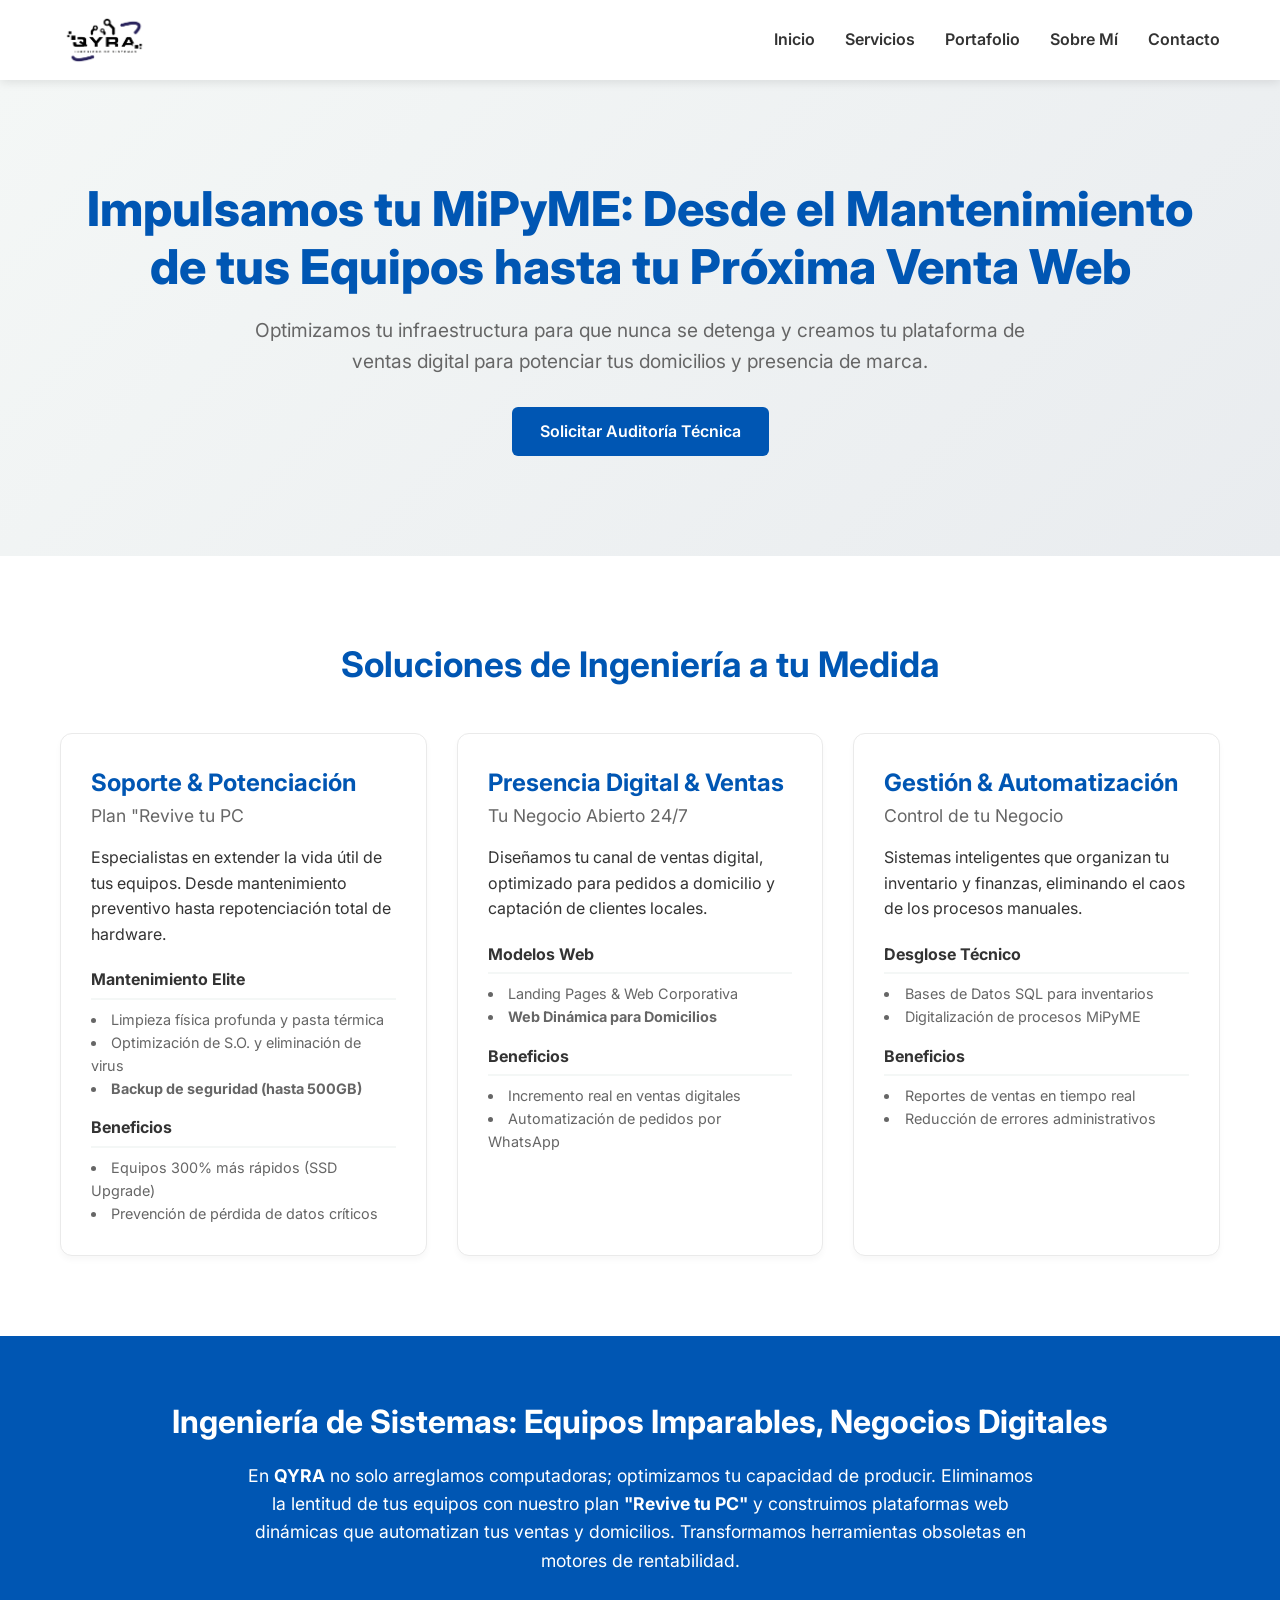
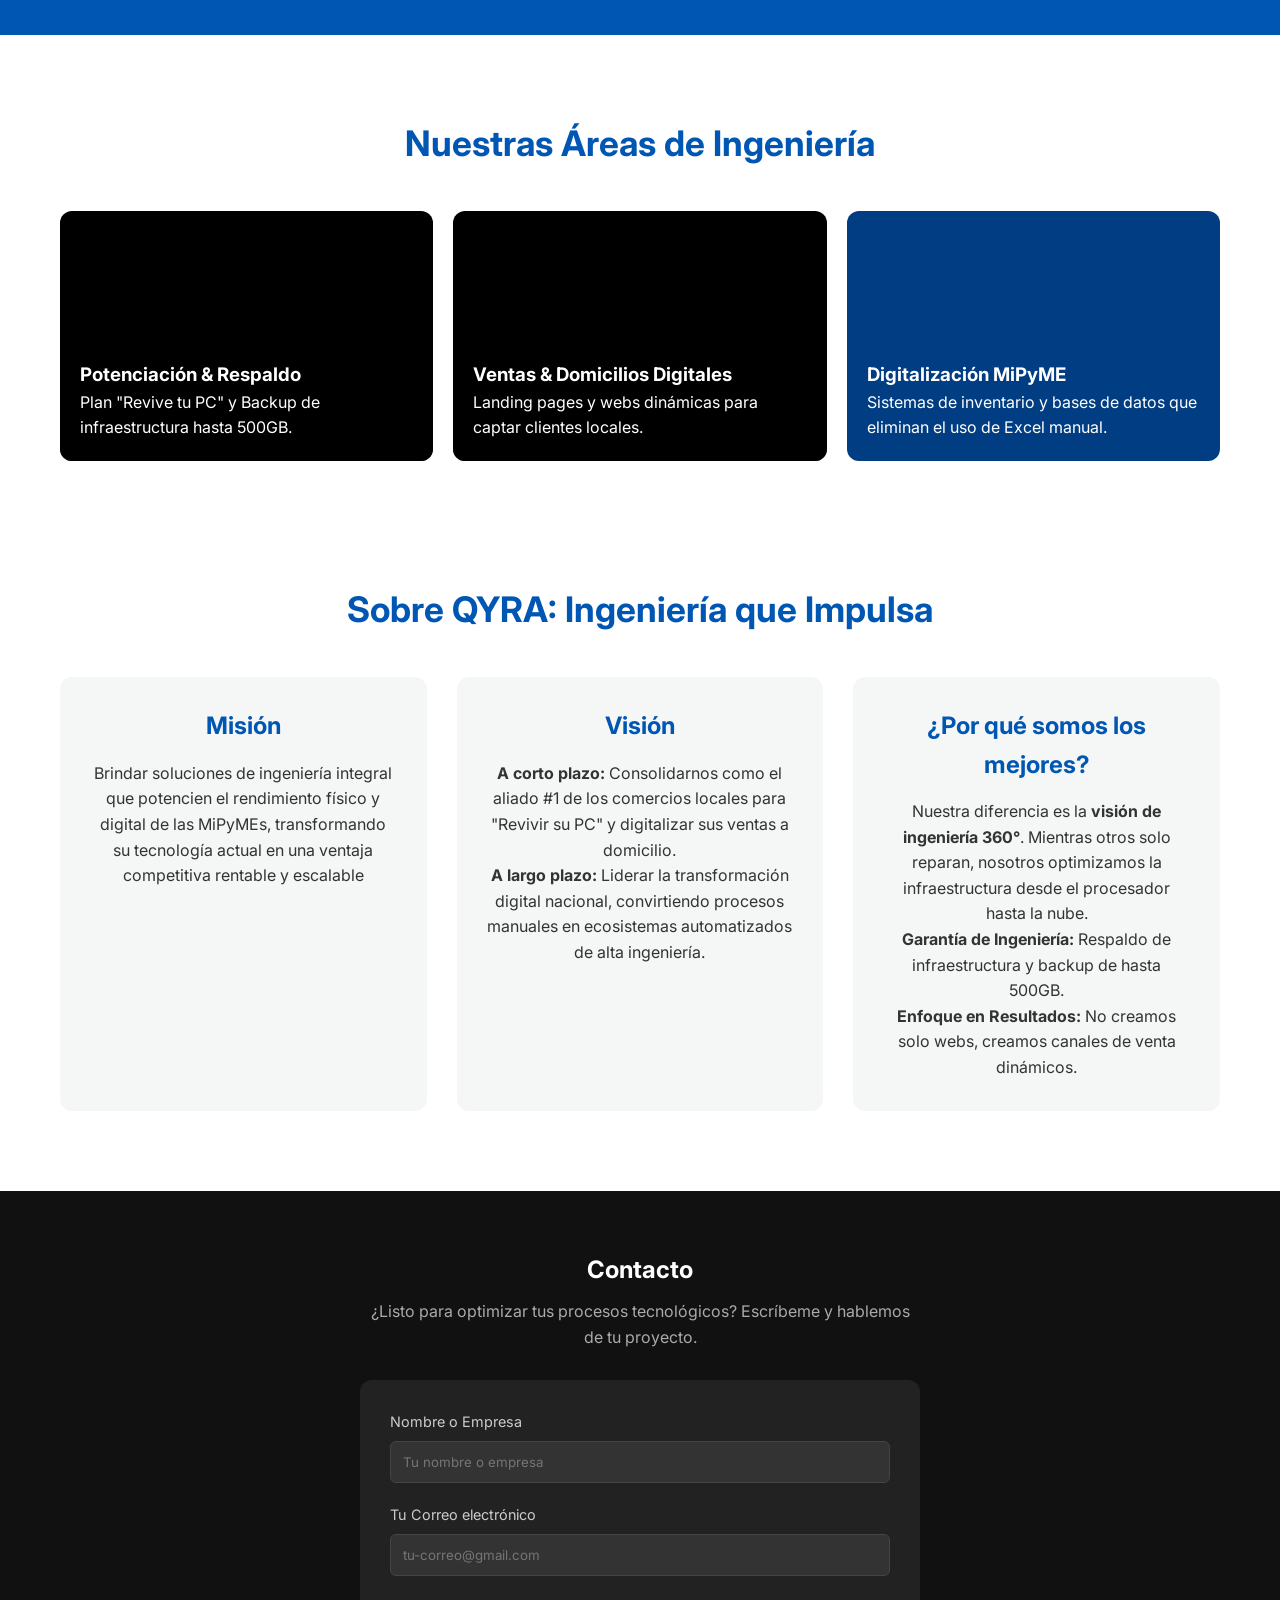
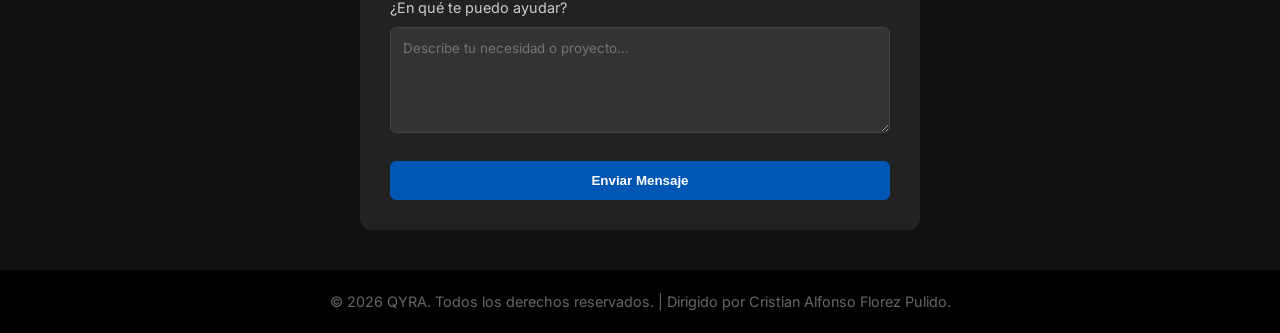
==== commit 804ed197: "modificaciones ne section y en footer" ====
--- a/index.html
+++ b/index.html
@@ -38,83 +38,89 @@
         
         <section id="inicio" class="hero-section">
             <div class="container hero-content">
-               <h1>Ingeniería Tecnológica Estructurada para el Crecimiento Empresarial</h1> 
-               <p>Diseñamos, desarrollamos y optimizamos el ecosistema digital y la infraestructura de tu negocio para convertirlos en tu mayor ventaja competitiva.</p>
+                <!-- Título enfocado en el crecimiento y la solución integral -->
+               <h1>Impulsamos tu MiPyME: Desde el Mantenimiento de tus Equipos hasta tu Próxima Venta Web</h1> 
+               <!-- Párrafo que integra 'Revive tu PC' con el desarrollo web de domicilios -->
+               <p>Optimizamos tu infraestructura para que nunca se detenga y creamos tu plataforma de ventas digital para potenciar tus domicilios y presencia de marca.</p>
                <a href="#contacto" class="btn-primario">Solicitar Auditoría Técnica</a>
             </div>
         </section>
 
         <section id="servicios" class="services-section container">
-            <h2 class="section-title">Nuestros Servicios</h2>
+            <h2 class="section-title">Soluciones de Ingeniería a tu Medida</h2>
             <div class="services-grid">
                 
+                <!-- SERVICIO 1: EL PUNTO FUERTE (HARDWARE) -->
+                <article class="service-card destacado">
+                    <div class="service-header">
+                        <h2>Soporte & Potenciación</h2>
+                        <h3>Plan "Revive tu PC</h3>
+                    </div>
+                    <p>Especialistas en extender la vida útil de tus equipos. Desde mantenimiento preventivo hasta repotenciación total de hardware.</p>
+                    <div class="sub-servicios">
+                        <div class="sub-servicio-card">
+                            <h4>Mantenimiento Elite</h4>
+                            <ul>
+                                <li>Limpieza física profunda y pasta térmica</li>
+                                <li>Optimización de S.O. y eliminación de virus</li>
+                                <li><strong>Backup de seguridad (hasta 500GB)</strong></li>
+                            </ul>
+                        </div>
+                        <div class="sub-servicio-card">
+                            <h4>Beneficios</h4>
+                            <ul>
+                                <li>Equipos 300% más rápidos (SSD Upgrade)</li>
+                                <li>Prevención de pérdida de datos críticos</li>
+                            </ul>
+                        </div>
+                    </div>
+                </article>
+
+                <!-- SERVICIO 2: DESARROLLO ENFOCADO EN VENTAS -->
                 <article class="service-card">
                     <div class="service-header">
-                        <h2>Desarrollo Web & SEO</h2>
-                        <h3>Impulsamos tu Visibilidad</h3>
-                    </div>
-                    <p>Creamos plataformas ultrarrápidas, diseñadas específicamente para escalar en los buscadores y convertir visitantes en clientes reales.</p>
+                        <h2>Presencia Digital & Ventas</h2>
+                        <h3>Tu Negocio Abierto 24/7</h3>
+                    </div>
+                    <p>Diseñamos tu canal de ventas digital, optimizado para pedidos a domicilio y captación de clientes locales.</p>
                     <div class="sub-servicios">
                         <div class="sub-servicio-card">
-                            <h4>Desglose Técnico</h4>
-                            <ul>
-                                <li>HTML5, CSS3, JS, React/Vue</li>
-                                <li>Optimización Core Web Vitals</li>
+                            <h4>Modelos Web</h4>
+                            <ul>
+                                <li>Landing Pages & Web Corporativa</li>
+                                <li><strong>Web Dinámica para Domicilios</strong></li>
                             </ul>
                         </div>
                         <div class="sub-servicio-card">
                             <h4>Beneficios</h4>
                             <ul>
-                                <li>Reducción del costo de adquisición</li>
-                                <li>Autoridad de marca inmediata</li>
-                            </ul>
-                        </div>
-                    </div>
-                </article>
-
+                                <li>Incremento real en ventas digitales</li>
+                                <li>Automatización de pedidos por WhatsApp</li>
+                            </ul>
+                        </div>
+                    </div>
+                </article>
+
+                <!-- SERVICIO 3: SISTEMAS Y OPTIMIZACIÓN -->
                 <article class="service-card">
                     <div class="service-header">
-                        <h2>Sistemas & Bases de Datos</h2>
-                        <h3>Optimización Operativa</h3>
-                    </div>
-                    <p>Construimos sistemas a medida que eliminan los errores manuales de Excel y te entregan reportes exactos en tiempo real.</p>
+                        <h2>Gestión & Automatización</h2>
+                        <h3>Control de tu Negocio</h3>
+                    </div>
+                    <p>Sistemas inteligentes que organizan tu inventario y finanzas, eliminando el caos de los procesos manuales.</p>
                     <div class="sub-servicios">
                         <div class="sub-servicio-card">
                             <h4>Desglose Técnico</h4>
                             <ul>
-                                <li>Diseño relacional (SQL, MySQL)</li>
-                                <li>Automatizaciones (Backend)</li>
+                                <li>Bases de Datos SQL para inventarios</li>
+                                <li>Digitalización de procesos MiPyME</li>
                             </ul>
                         </div>
                         <div class="sub-servicio-card">
                             <h4>Beneficios</h4>
                             <ul>
-                                <li>Control milimétrico de inventarios</li>
-                                <li>Ahorro de horas-hombre</li>
-                            </ul>
-                        </div>
-                    </div>
-                </article>
-
-                <article class="service-card">
-                    <div class="service-header">
-                        <h2>Infraestructura IT & Hardware</h2>
-                        <h3>La Columna Vertebral</h3>
-                    </div>
-                    <p>Diseñamos la infraestructura física y lógica de tu empresa estableciendo protocolos de seguridad y contingencia 24/7.</p>
-                    <div class="sub-servicios">
-                        <div class="sub-servicio-card">
-                            <h4>Desglose Técnico</h4>
-                            <ul>
-                                <li>Arquitecturas de red (LAN/WAN)</li>
-                                <li>Integración IoT (ESP32)</li>
-                            </ul>
-                        </div>
-                        <div class="sub-servicio-card">
-                            <h4>Beneficios</h4>
-                            <ul>
-                                <li>Minimización de inactividad</li>
-                                <li>Protección de información vital</li>
+                                <li>Reportes de ventas en tiempo real</li>
+                                <li>Reducción de errores administrativos</li>
                             </ul>
                         </div>
                     </div>
@@ -125,39 +131,46 @@
 
         <section class="value-proposition">
             <div class="container text-center">
-                <h2>Transformamos la tecnología en rentabilidad</h2>
-                <p>Ayudamos a empresas que sienten que su tecnología actual las frena. Convertimos sistemas fragmentados o procesos manuales en ecosistemas digitales automatizados que aumentan la visibilidad, impulsan las ventas y optimizan cada recurso económico.</p>
+
+                <!-- Título que conecta la Ingeniería con el resultado real -->
+                <h2>Ingeniería de Sistemas: Equipos Imparables, Negocios Digitales</h2>
+
+                <!-- Párrafo que integra 'Revive tu PC' con la expansión web -->
+                <p>En <strong>QYRA</strong> no solo arreglamos computadoras; optimizamos tu capacidad de producir. Eliminamos la lentitud de tus equipos con nuestro plan <strong>"Revive tu PC"</strong> y construimos plataformas web dinámicas que automatizan tus ventas y domicilios. Transformamos herramientas obsoletas en motores de rentabilidad.</p>
             </div>
         </section>
 
         <section id="portafolio" class="portfolio-section container">
-            <h2 class="section-title">Áreas de Especialidad</h2>
+            <h2 class="section-title">Nuestras Áreas de Ingeniería</h2>
             <div class="mosaico-grid">
                 
+                <!-- ESPECIALIDAD 1: EL MOTOR (HARDWARE & BACKUP) -->
                 <div class="mosaico-item">
                     <video poster="assets/img/poster-web.jpg" autoplay loop muted playsinline>
                         <source src="assets/videos/video-web.mp4" type="video/mp4">
                     </video>
                     <div class="mosaico-contenido">
-                        <h3>Presencia & Posicionamiento</h3>
-                        <p>Desarrollo web y SEO avanzado.</p>
-                    </div>
-                </div>
-
+                        <h3>Potenciación & Respaldo</h3>
+                        <p>Plan "Revive tu PC" y Backup de infraestructura hasta 500GB.</p>
+                    </div>
+                </div>
+
+                <!-- ESPECIALIDAD 2: VENTAS (WEB & DOMICILIOS) -->
+                <div class="mosaico-item">
+                    <video poster="assets/img/poster-web.jpg" autoplay loop muted playsinline>
+                        <source src="assets/videos/video-ventas-web.mp4" type="video/mp4">
+                    </video>
+                    <div class="mosaico-contenido">
+                        <h3>Ventas & Domicilios Digitales</h3>
+                        <p>Landing pages y webs dinámicas para captar clientes locales.</p>
+                    </div>
+                </div>
+
+                <!-- ESPECIALIDAD 3: EL CEREBRO (SISTEMAS) -->
                 <div class="mosaico-item mosaico-texto-puro">
                     <div class="mosaico-contenido dark-bg">
-                        <h3>Inteligencia Operativa</h3>
-                        <p>Sistemas a medida y bases de datos. Automatización de inventarios.</p>
-                    </div>
-                </div>
-
-                <div class="mosaico-item">
-                    <video poster="assets/img/poster-soporte.jpg" autoplay loop muted playsinline>
-                        <source src="assets/videos/video-soporte.mp4" type="video/mp4">
-                    </video>
-                    <div class="mosaico-contenido">
-                        <h3>Soporte & Estructura 24/7</h3>
-                        <p>Redundancia de datos y monitoreo.</p>
+                        <h3>Digitalización MiPyME</h3>
+                        <p>Sistemas de inventario y bases de datos que eliminan el uso de Excel manual.</p>
                     </div>
                 </div>
 
@@ -165,16 +178,30 @@
         </section>
 
         <section id="sobre-mi" class="identity-section container">
-            <h2 class="section-title">Sobre QYRA</h2>
+            <h2 class="section-title">Sobre QYRA: Ingeniería que Impulsa</h2>
             <div class="identidad-grid">
+
+                <!-- MISIÓN -->
                 <article class="tarjeta-identidad">
                     <h3>Misión</h3>
-                    <p>Democratizar el acceso a tecnología de vanguardia para pymes y emprendedores. Desarrollamos herramientas potentes, accesibles y diseñadas para escalar junto a tu negocio.</p>
-                </article>
-
+                    <p>Brindar soluciones de ingeniería integral que potencien el rendimiento físico y digital de las MiPyMEs, transformando su tecnología actual en una ventaja competitiva rentable y escalable</p>
+                </article>
+
+                <!-- VISIÓN A CORTO Y LARGO PLAZO -->
                 <article class="tarjeta-identidad">
-                    <h3>Valores</h3>
-                    <p>Nuestra arquitectura se sostiene en tres pilares: Transparencia técnica absoluta, Innovación con utilidad real, y un enfoque inquebrantable en resultados medibles.</p>
+                    <h3>Visión</h3>
+                    <p><strong>A corto plazo:</strong> Consolidarnos como el aliado #1 de los comercios locales para "Revivir su PC" y digitalizar sus ventas a domicilio.</p>
+                    <p><strong>A largo plazo:</strong> Liderar la transformación digital nacional, convirtiendo procesos manuales en ecosistemas automatizados de alta ingeniería.</p>
+                </article>
+
+                <!-- NUESTRO DIFERENCIADOR -->
+                <article class="tarjeta-identidad destacado-especial">
+                    <h3>¿Por qué somos los mejores?</h3>
+                    <p>Nuestra diferencia es la <strong>visión de ingeniería 360°</strong>. Mientras otros solo reparan, nosotros optimizamos la infraestructura desde el procesador hasta la nube.</p>
+                    <ul>
+                        <li><strong>Garantía de Ingeniería:</strong> Respaldo de infraestructura y backup de hasta 500GB.</li>
+                        <li><strong>Enfoque en Resultados:</strong> No creamos solo webs, creamos canales de venta dinámicos.</li>
+                    </ul>
                 </article>
             </div>
         </section>
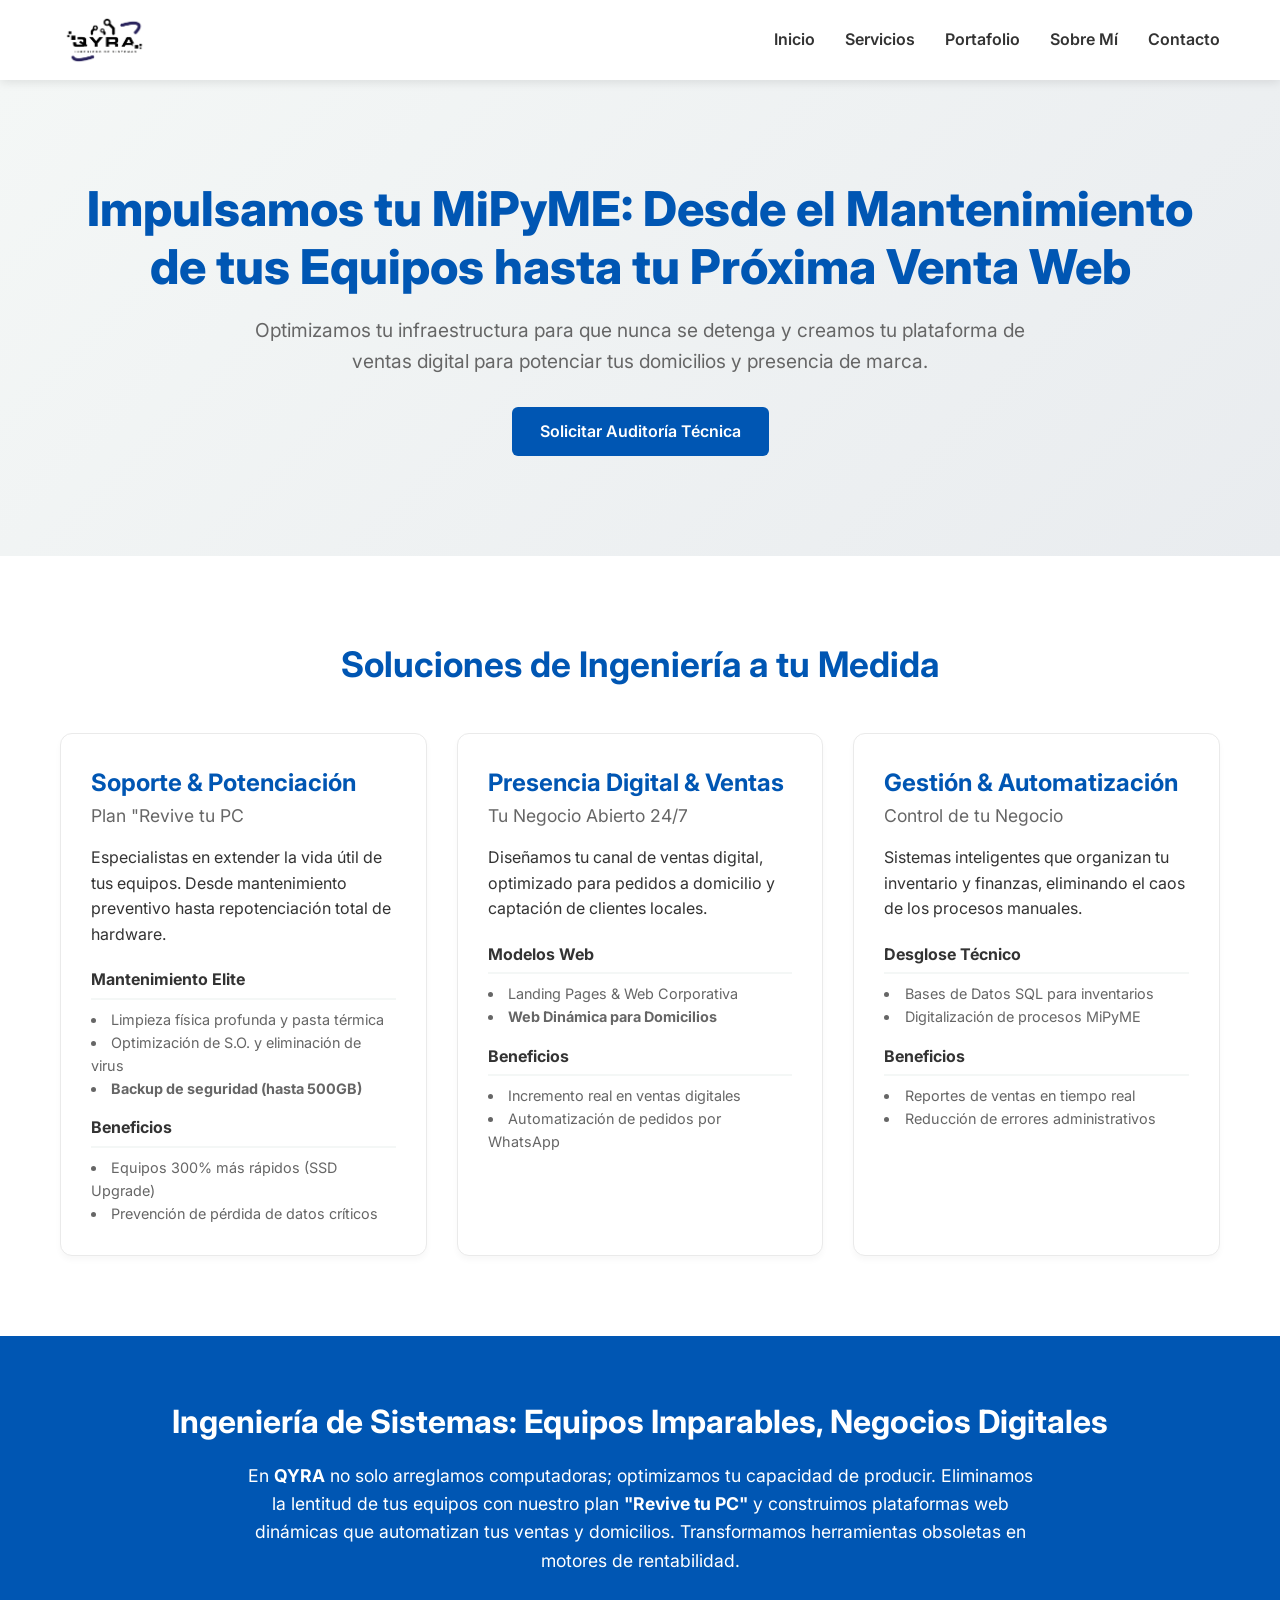
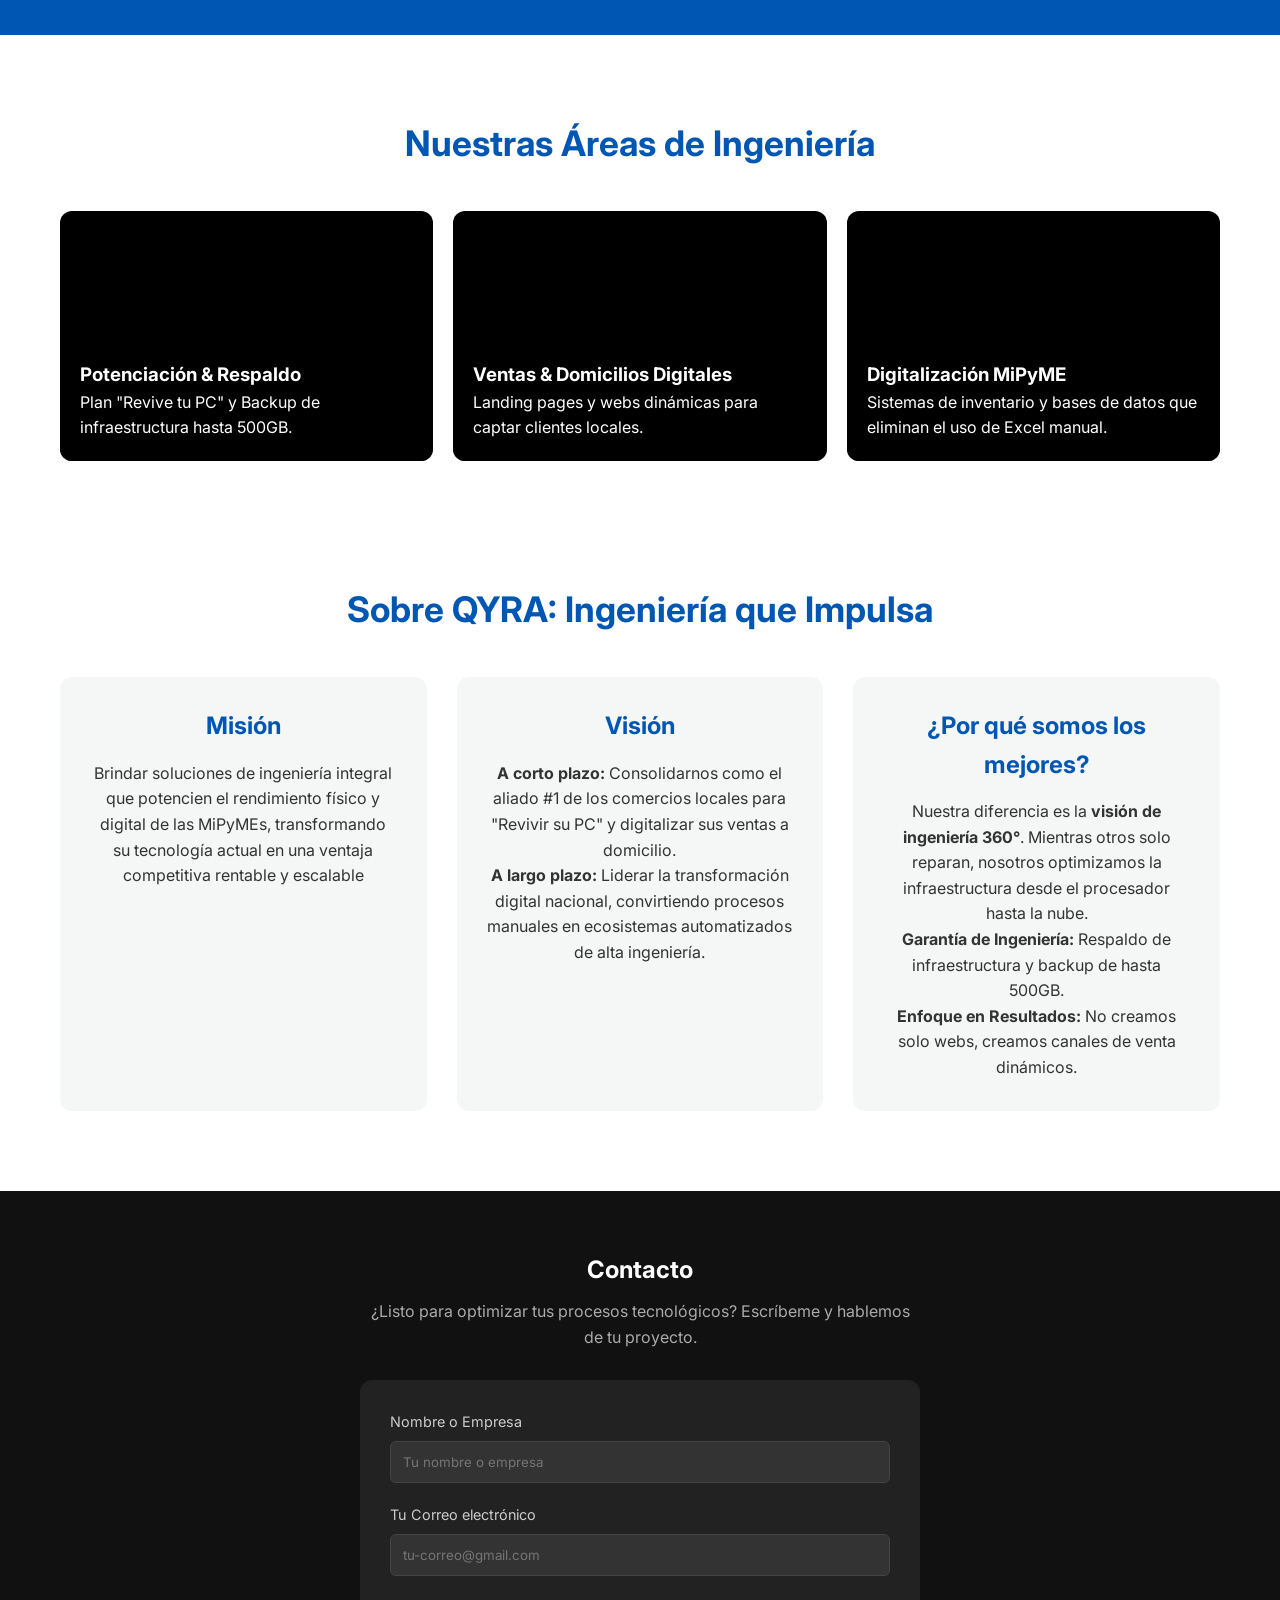
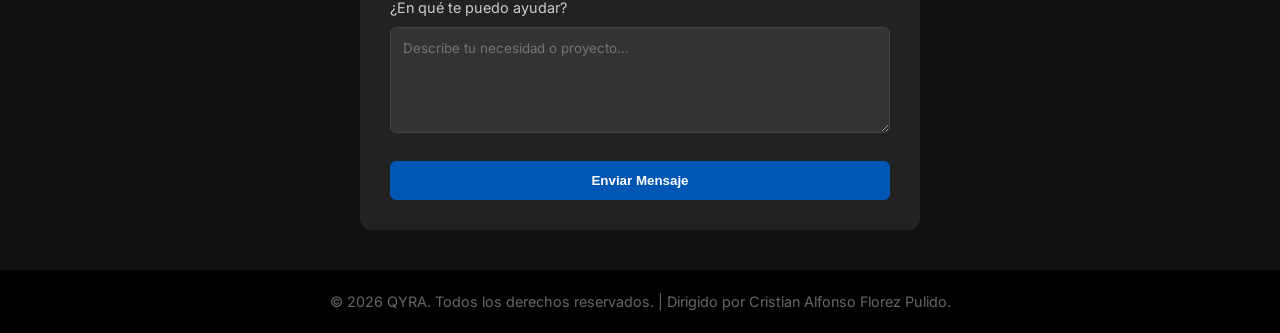
==== commit 547c02bf: "feat: implementados enlaces de videos" ====
--- a/index.html
+++ b/index.html
@@ -147,7 +147,7 @@
                 <!-- ESPECIALIDAD 1: EL MOTOR (HARDWARE & BACKUP) -->
                 <div class="mosaico-item">
                     <video poster="assets/img/poster-web.jpg" autoplay loop muted playsinline>
-                        <source src="assets/videos/video-web.mp4" type="video/mp4">
+                        <source src="assets/videos/hardware.mp4" type="video/mp4">
                     </video>
                     <div class="mosaico-contenido">
                         <h3>Potenciación & Respaldo</h3>
@@ -158,7 +158,7 @@
                 <!-- ESPECIALIDAD 2: VENTAS (WEB & DOMICILIOS) -->
                 <div class="mosaico-item">
                     <video poster="assets/img/poster-web.jpg" autoplay loop muted playsinline>
-                        <source src="assets/videos/video-ventas-web.mp4" type="video/mp4">
+                        <source src="assets/videos/venta.mp4" type="video/mp4">
                     </video>
                     <div class="mosaico-contenido">
                         <h3>Ventas & Domicilios Digitales</h3>
@@ -167,8 +167,11 @@
                 </div>
 
                 <!-- ESPECIALIDAD 3: EL CEREBRO (SISTEMAS) -->
-                <div class="mosaico-item mosaico-texto-puro">
-                    <div class="mosaico-contenido dark-bg">
+                <div class="mosaico-item">
+                    <video poster="assets/img/poster-web.jpg" autoplay loop muted playsinline>
+                        <source src="assets/videos/excel.mp4" type="video/mp4">
+                    </video>
+                    <div class="mosaico-contenido">
                         <h3>Digitalización MiPyME</h3>
                         <p>Sistemas de inventario y bases de datos que eliminan el uso de Excel manual.</p>
                     </div>
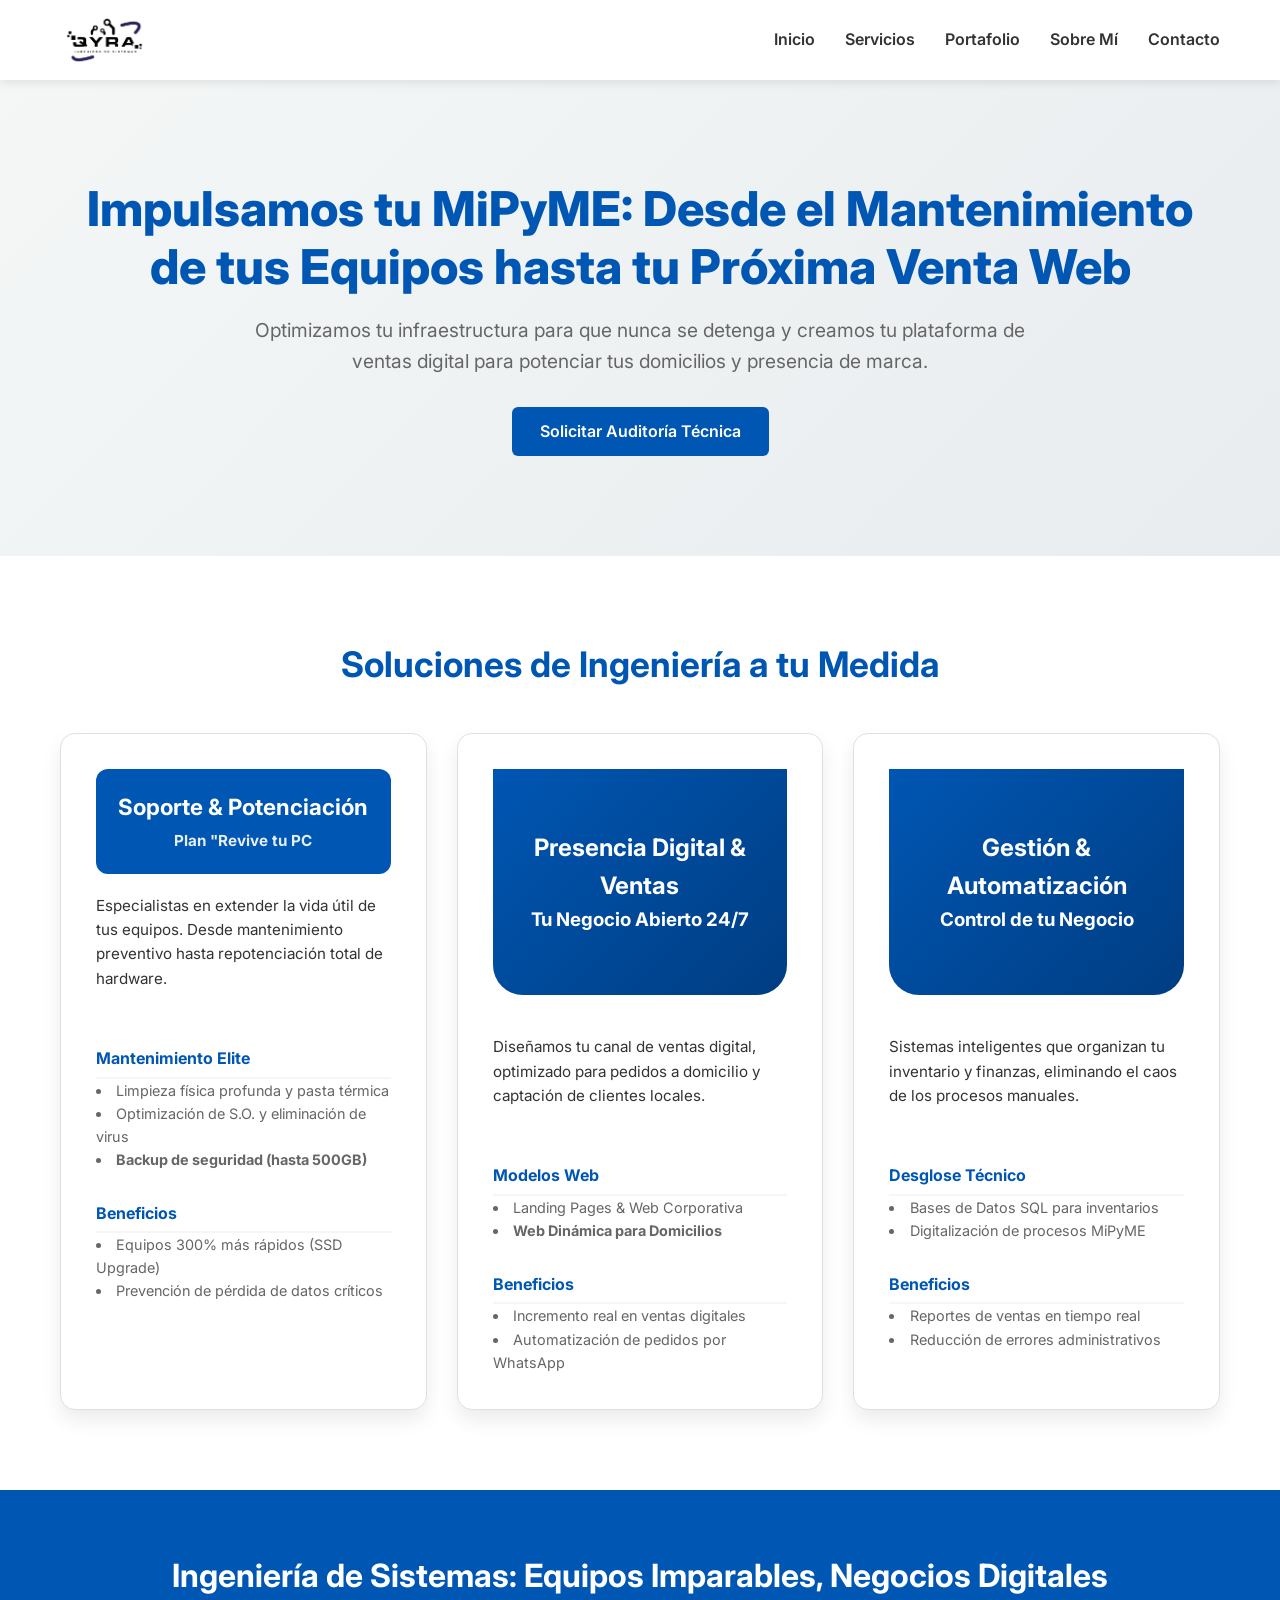
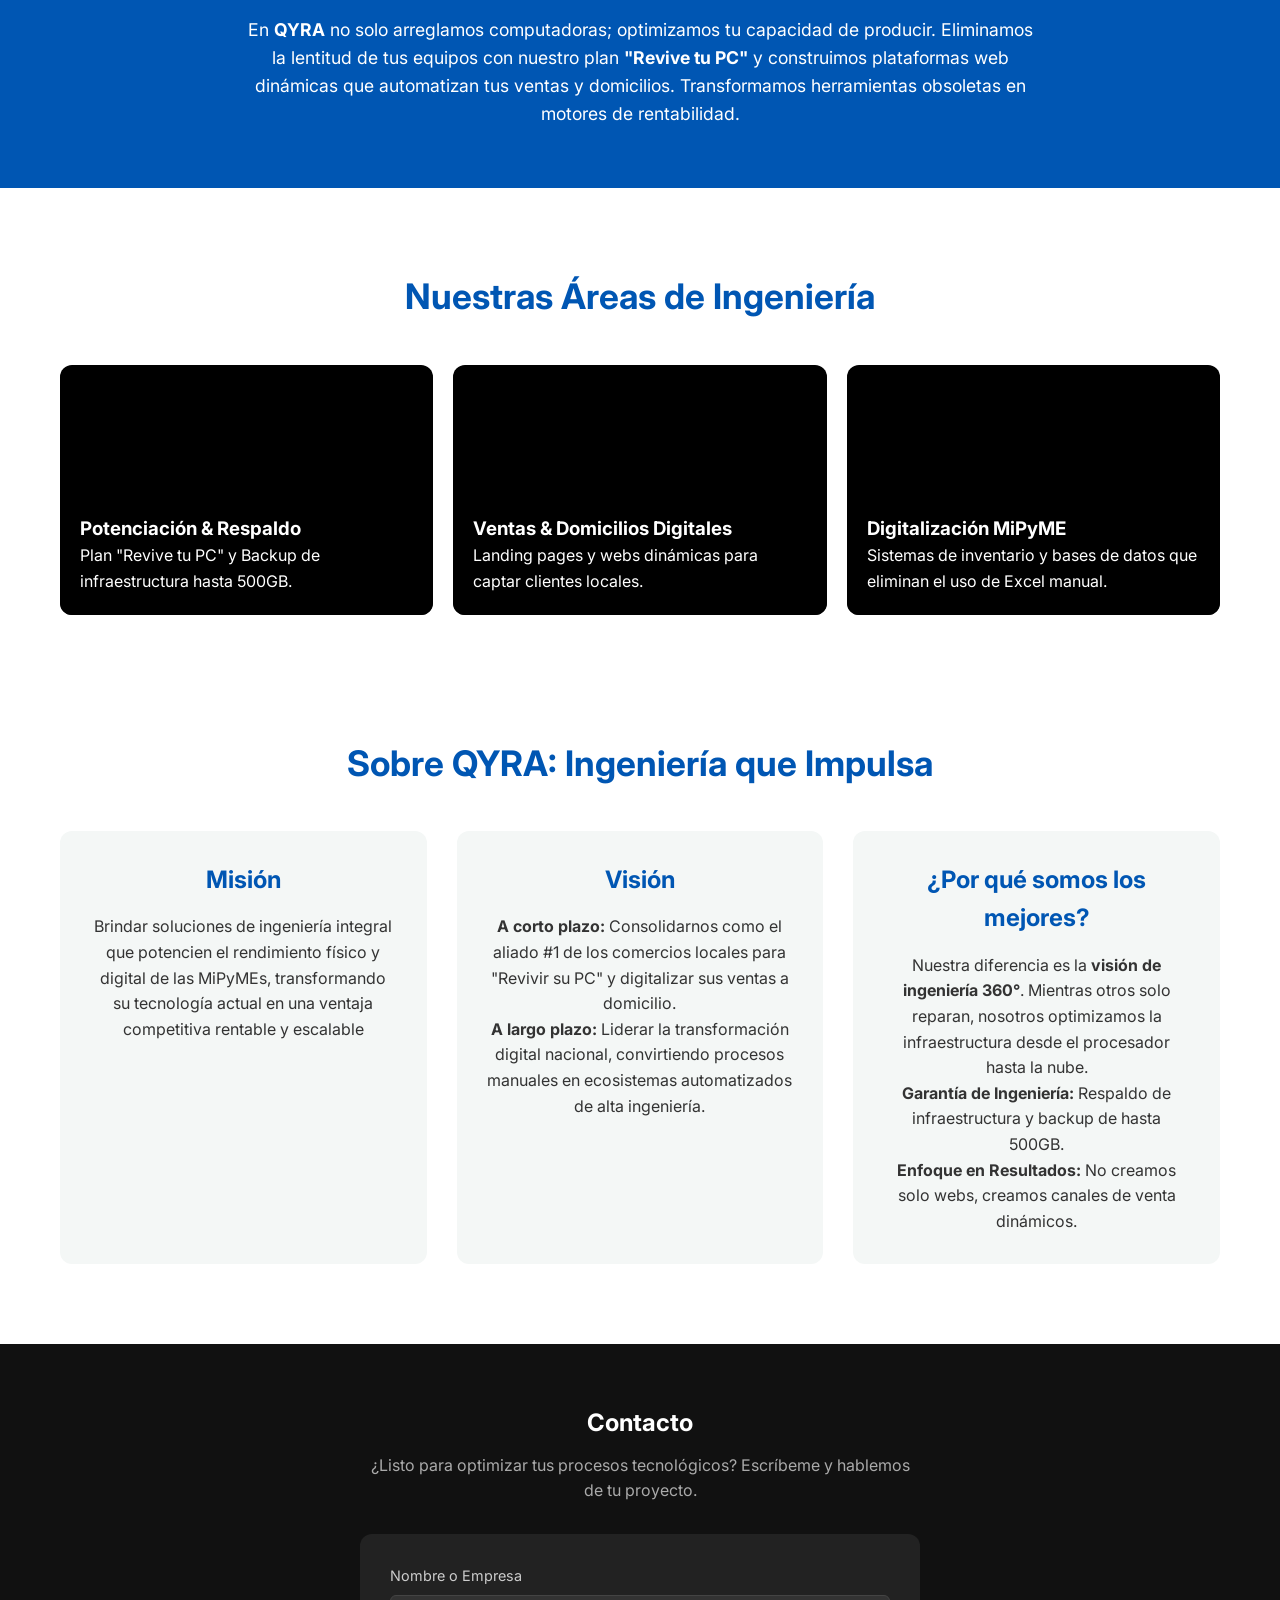
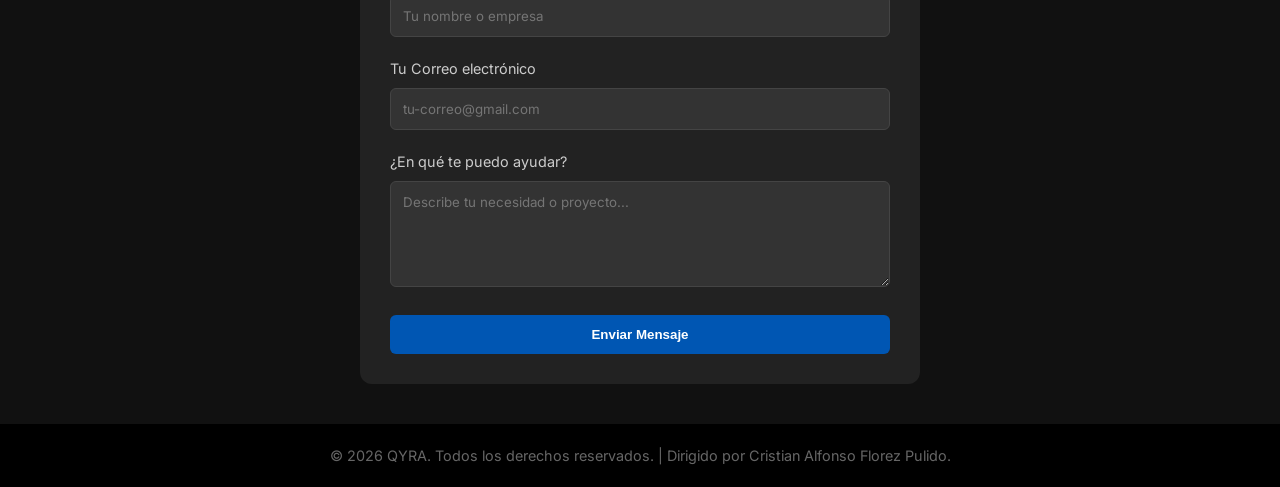
==== commit e3f8ad2e: "feat: landing pages completas con efectos visuales" ====
--- a/index.html
+++ b/index.html
@@ -52,7 +52,7 @@
                 
                 <!-- SERVICIO 1: EL PUNTO FUERTE (HARDWARE) -->
                 <article class="service-card destacado">
-                    <div class="service-header">
+                    <div class="service-header-box">
                         <h2>Soporte & Potenciación</h2>
                         <h3>Plan "Revive tu PC</h3>
                     </div>
@@ -141,43 +141,40 @@
         </section>
 
         <section id="portafolio" class="portfolio-section container">
-            <h2 class="section-title">Nuestras Áreas de Ingeniería</h2>
-            <div class="mosaico-grid">
-                
-                <!-- ESPECIALIDAD 1: EL MOTOR (HARDWARE & BACKUP) -->
-                <div class="mosaico-item">
-                    <video poster="assets/img/poster-web.jpg" autoplay loop muted playsinline>
-                        <source src="assets/videos/hardware.mp4" type="video/mp4">
-                    </video>
-                    <div class="mosaico-contenido">
-                        <h3>Potenciación & Respaldo</h3>
-                        <p>Plan "Revive tu PC" y Backup de infraestructura hasta 500GB.</p>
-                    </div>
-                </div>
-
-                <!-- ESPECIALIDAD 2: VENTAS (WEB & DOMICILIOS) -->
-                <div class="mosaico-item">
-                    <video poster="assets/img/poster-web.jpg" autoplay loop muted playsinline>
-                        <source src="assets/videos/venta.mp4" type="video/mp4">
-                    </video>
-                    <div class="mosaico-contenido">
-                        <h3>Ventas & Domicilios Digitales</h3>
-                        <p>Landing pages y webs dinámicas para captar clientes locales.</p>
-                    </div>
-                </div>
-
-                <!-- ESPECIALIDAD 3: EL CEREBRO (SISTEMAS) -->
-                <div class="mosaico-item">
-                    <video poster="assets/img/poster-web.jpg" autoplay loop muted playsinline>
-                        <source src="assets/videos/excel.mp4" type="video/mp4">
-                    </video>
-                    <div class="mosaico-contenido">
-                        <h3>Digitalización MiPyME</h3>
-                        <p>Sistemas de inventario y bases de datos que eliminan el uso de Excel manual.</p>
-                    </div>
-                </div>
-
-            </div>
+                <h2 class="section-title">Nuestras Áreas de Ingeniería</h2>
+                <div class="mosaico-grid">
+        
+                <a href="potenciacion.html" class="mosaico-item">
+                <video poster="assets/img/poster-web.jpg" autoplay loop muted playsinline>
+                    <source src="assets/videos/hardware.mp4" type="video/mp4">
+                </video>
+                <div class="mosaico-contenido">
+                    <h3>Potenciación & Respaldo</h3>
+                    <p>Plan "Revive tu PC" y Backup de infraestructura hasta 500GB.</p>
+                </div>
+                </a>
+
+                <a href="ventas.html" class="mosaico-item">
+                <video poster="assets/img/poster-web.jpg" autoplay loop muted playsinline>
+                    <source src="assets/videos/venta.mp4" type="video/mp4">
+                </video>
+                <div class="mosaico-contenido">
+                    <h3>Ventas & Domicilios Digitales</h3>
+                    <p>Landing pages y webs dinámicas para captar clientes locales.</p>
+                </div>
+                </a>
+
+                <a href="digitalizacion.html" class="mosaico-item">
+                <video poster="assets/img/poster-web.jpg" autoplay loop muted playsinline>
+                    <source src="assets/videos/excel.mp4" type="video/mp4">
+                </video>
+                <div class="mosaico-contenido">
+                    <h3>Digitalización MiPyME</h3>
+                    <p>Sistemas de inventario y bases de datos que eliminan el uso de Excel manual.</p>
+                </div>
+                </a>    
+
+                </div>
         </section>
 
         <section id="sobre-mi" class="identity-section container">
--- a/assets/css/style.css
+++ b/assets/css/style.css
@@ -91,6 +91,14 @@
     width: 100%;
 }
 
+/* Asegura que las tarjetas de portafolio no tengan estilos de link azul/subrayado */
+
+.mosaico-grid a.mosaico-item {
+    text-decoration: none;
+    color: inherit;
+    display: block;
+}
+
 /* =========================================
    4. ENCABEZADO Y NAVEGACIÓN
    ========================================= */
@@ -183,28 +191,51 @@
 
 .service-card {
     background-color: var(--color-blanco);
-    border: 1px solid #eaeaea;
+    border: 1px solid #e0e0e0; /* Borde más definido */ 
+    border-radius: 15px;
+    padding: 35px;
+    /* Sombra más profunda para dar volumen (Efecto Elevado) */
+    box-shadow: 0 10px 20px rgba(0,0,0,0.08);
+    transition: var(--transicion);
+    display: flex;
+    flex-direction: column;
+    height: 100%;
+}
+
+/* Efecto visual al pasar el cursor (Hover) */
+.service-card:hover {
+    transform: translatey(-10px);
+    box-shadow: 0 15px 30px rgba(0,86,179,0.2);/* Sombra azulada al resaltar */
+    border-color: var(--color-primario);
+}
+
+/* Encabezado de la tarjeta (El rectángulo azul de arriba) */
+.service-card .service-header-box {
+    background-color: var(--color-primario);
+    padding: 20px;
     border-radius: 12px;
-    padding: 30px;
-    box-shadow: 0 4px 6px rgba(0,0,0,0.03);
-    transition: var(--transicion);
-}
-
-.service-card:hover {
-    box-shadow: 0 10px 20px rgba(0,0,0,0.08);
-    transform: translateY(-5px);
-}
-
-.service-header h2 {
-    font-size: 1.5rem;
-    color: var(--color-primario);
-}
-
-.service-header h3 {
-    font-size: 1.1rem;
-    color: var(--color-texto-claro);
-    margin-bottom: 15px;
-    font-weight: 400;
+    margin-bottom: 20px;
+    text-align: center;
+}
+
+/* CORRECCIÓN DE TEXTO: Ahora las letras serán blancas sobre el azul */
+.service-card .service-header-box h2 {
+    font-size: 1.4rem;
+    color: var(--color-blanco) !important;
+    margin: 0;
+}
+
+.service-card .service-header-box h3 {
+    color: rgba(255, 255, 255, 0.9) !important;
+    font-size: 0.95rem;
+    margin-top: 5px;
+}
+
+/* Estilo para el contenido descriptivo (Debajo del azul) */
+.service-card p {
+    color: var(--color-texto);
+    font-size: 0.95rem;
+    margin-bottom: 20px;
 }
 
 .sub-servicios {
@@ -214,11 +245,11 @@
     gap: 15px;
 }
 
-.sub-servicio-card h4 {
-    font-size: 1rem;
-    margin-bottom: 8px;
+.sub-servicios h4 {
+    color: var(--color-primario);
     border-bottom: 2px solid var(--color-fondo-secundario);
     padding-bottom: 5px;
+    margin-top: 15px;
 }
 
 .sub-servicio-card ul {
@@ -433,4 +464,197 @@
     .section-title {
         font-size: 1.8rem;
     }
+}
+
+/* =========================================
+   12. ESTILOS ESPECÍFICOS PARA LANDINGS DE SERVICIOS
+   ========================================= */
+
+/* Encabezado especial para las páginas de servicio */
+
+.service-header {
+    background: linear-gradient(135deg, var(--color-primario) 0%, var(--color-primario-hover) 100%);
+    color: var(--color-blanco);
+    padding: 60px 20px;
+    text-align: center;
+    border-radius: 0 0 30px 30px; /* Curva elegante al final del header */
+    margin-bottom: 40px;
+}
+
+.service-header h1 {
+    font-size: 2.5rem;
+    margin-bottom: 10px;
+}
+
+/* Grid para mostrar los diferentes paquetes (Preventivo, Correctivo, etc.) */
+
+.grid-servicios {
+    display: grid;
+    grid-template-columns: repeat(auto-fit, minmax(300px, 1fr));
+    gap: 25px;
+    margin-top: 30px;
+}
+
+/* Tarjetas internas de las landing pages */
+
+.card-servicio {
+    background: var(--color-blanco);
+    border-radius: 12px;
+    padding: 25px;
+    border: 1px solid #eee;
+    box-shadow: 0 4px 15px rgba(0,0,0,0.05);
+    transition: var(--transicion);
+}
+
+.card-servicio:hover {
+    transform: translateY(-5px);
+    box-shadow: 0 8px 25px rgba(0,0,0,0.1);
+}
+
+.card-servicio h2 {
+    color: var(--color-primario);
+    font-size: 1.4rem;
+    margin-bottom: 15px;
+}
+
+/* Estilo de checks para las listas de beneficios */
+
+.card-servicio ul {
+    list-style: none;
+}
+
+.card-servicio li {
+    margin-bottom: 10px;
+    padding-left: 25px;
+    position: relative;
+    font-size: 0.95rem;
+}
+
+.card-servicio li::before {
+    content: '✔';
+    position: absolute;
+    left: 0;
+    color: var(--color-primario);
+    font-weight: bold;
+}
+
+/* Botón para volver a la página principal */
+
+.btn-volver {
+    margin-top: 20px;
+    background: rgba(255,255,255,0.2);
+    color: var(--color-blanco);
+    padding: 8px 20px;
+    border-radius: 50px;
+    font-size: 0.9rem;
+    border: 1px solid var(--color-blanco);
+    transition: var(--transicion);
+}
+
+.btn-volver:hover {
+    background: var(--color-blanco);
+    color: var(--color-primario);
+}
+
+/* =========================================
+   13. EFECTOS VISUALES LANDING POTENCIACIÓN (Blog y Expandibles)
+   ========================================= */
+
+/* Hero con imagen de fondo oscura para resaltar el texto blanco */
+.hero-service {
+    height: 400px;
+    background-size: cover;
+    background-position: center;
+    display: flex;
+    align-items: center;
+    justify-content: center;
+    text-align: center;
+    color: var(--color-blanco);
+}
+
+.grid-beneficios {
+    display: grid;
+    grid-template-columns: repeat(auto-fit, minmax(300px, 1fr));
+    gap: 30px;
+    padding: 40px 0;
+}
+
+/* Tarjeta estilo Blog (Imagen 3) */
+.card-expandible {
+    background: var(--color-blanco);
+    border-radius: 12px;
+    overflow: hidden;
+    box-shadow: 0 5px 15px rgba(0,0,0,0.1);
+    transition: var(--transicion);
+}
+
+.card-img-container {
+    position: relative;
+    overflow: hidden; /* Fundamental para que el zoom no se salga de la tarjeta */
+    height: 200px;
+}
+
+.card-img-container img {
+    width: 100%;
+    height: 100%;
+    object-fit: cover;
+    transition: transform 0.5s ease;
+}
+
+/* Efecto Agrandar Imagen al pasar el mouse */
+.card-expandible:hover .card-img-container img {
+    transform: scale(1.1);
+}
+
+/* Título sobre la imagen */
+.overlay-text {
+    position: absolute;
+    bottom: 0;
+    background: rgba(0, 86, 179, 0.85); /* Azul corporativo con 85% de opacidad */
+    color: var(--color-blanco);
+    width: 100%;
+    padding: 10px;
+    font-weight: bold;
+    text-align: center;
+}
+
+.card-body {
+    padding: 20px;
+}
+
+/* Estilo para el despliegue de información (Etiqueta <details>) */
+details {
+    margin-top: 15px;
+    cursor: pointer;
+    background: var(--color-fondo-secundario);
+    padding: 10px;
+    border-radius: 8px;
+    transition: var(--transicion);
+}
+
+summary {
+    font-weight: 600;
+    color: var(--color-primario);
+    outline: none;
+}
+
+.lista-detallada {
+    margin-top: 10px;
+    font-size: 0.9rem;
+    padding-left: 20px;
+    color: var(--color-texto);
+}
+
+/* Enlace de "Leer más / Solicitar Servicio" */
+.leer-mas {
+    display: block;
+    margin-top: 20px;
+    color: var(--color-primario);
+    font-weight: bold;
+    text-align: right;
+    transition: var(--transicion);
+}
+
+.leer-mas:hover {
+    color: var(--color-primario-hover);
 }
